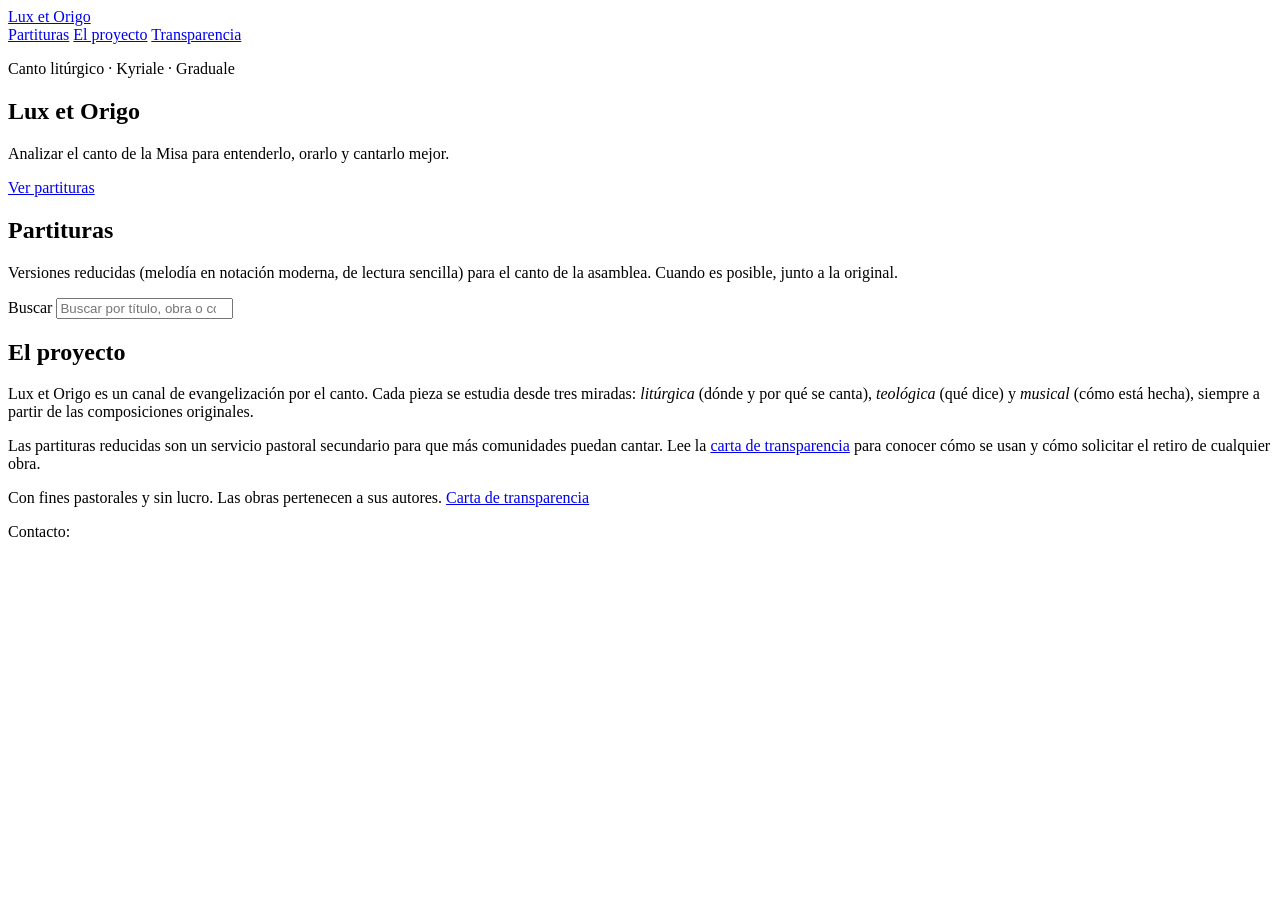
==== index.html @ 7e225352 "Add files via upload" ====
<!doctype html>
<html lang="es">
<head>
  <meta charset="utf-8">
  <meta name="viewport" content="width=device-width, initial-scale=1">
  <title>Lux et Origo · Canto litúrgico</title>
  <meta name="description" content="Análisis y partituras reducidas de canto litúrgico, con fines pastorales y sin lucro.">
  <link rel="preconnect" href="https://fonts.googleapis.com">
  <link rel="preconnect" href="https://fonts.gstatic.com" crossorigin>
  <link href="https://fonts.googleapis.com/css2?family=Cormorant+Garamond:ital,wght@0,400;0,600;1,400&family=Source+Sans+3:wght@400;600&display=swap" rel="stylesheet">
  <link rel="stylesheet" href="css/style.css">
</head>
<body>
  <header class="top">
    <a class="brand" href="index.html">Lux et Origo</a>
    <nav>
      <a href="#partituras">Partituras</a>
      <a href="#proyecto">El proyecto</a>
      <a href="transparencia.html">Transparencia</a>
    </nav>
  </header>

  <main>
    <section class="hero">
      <p class="eyebrow">Canto litúrgico · Kyriale · Graduale</p>
      <h1>Lux et Origo</h1>
      <p class="lead">Analizar el canto de la Misa para entenderlo, orarlo y cantarlo mejor.</p>
      <a class="btn" href="#partituras">Ver partituras</a>
    </section>

    <section id="partituras" class="wrap">
      <h2>Partituras</h2>
      <p class="muted">Versiones reducidas (melodía en notación moderna, de lectura sencilla) para el canto de la asamblea. Cuando es posible, junto a la original.</p>

      <div class="tools">
        <label class="sr-only" for="q">Buscar</label>
        <input id="q" type="search" placeholder="Buscar por título, obra o compositor…" autocomplete="off">
        <div id="chips" class="chips" role="group" aria-label="Filtrar por parte de la Misa"></div>
      </div>

      <p id="count" class="muted small" aria-live="polite"></p>
      <div id="grid" class="grid"></div>
    </section>

    <section id="proyecto" class="wrap narrow">
      <h2>El proyecto</h2>
      <p>Lux et Origo es un canal de evangelización por el canto. Cada pieza se estudia desde tres miradas: <em>litúrgica</em> (dónde y por qué se canta), <em>teológica</em> (qué dice) y <em>musical</em> (cómo está hecha), siempre a partir de las composiciones originales.</p>
      <p>Las partituras reducidas son un servicio pastoral secundario para que más comunidades puedan cantar. Lee la <a href="transparencia.html">carta de transparencia</a> para conocer cómo se usan y cómo solicitar el retiro de cualquier obra.</p>
      <ul id="social" class="social"></ul>
    </section>
  </main>

  <footer>
    <p>Con fines pastorales y sin lucro. Las obras pertenecen a sus autores. <a href="transparencia.html">Carta de transparencia</a></p>
    <p class="small muted">Contacto: <a id="mail" href="#"></a></p>
  </footer>

  <script src="js/config.js"></script>
  <script src="js/app.js"></script>
</body>
</html>
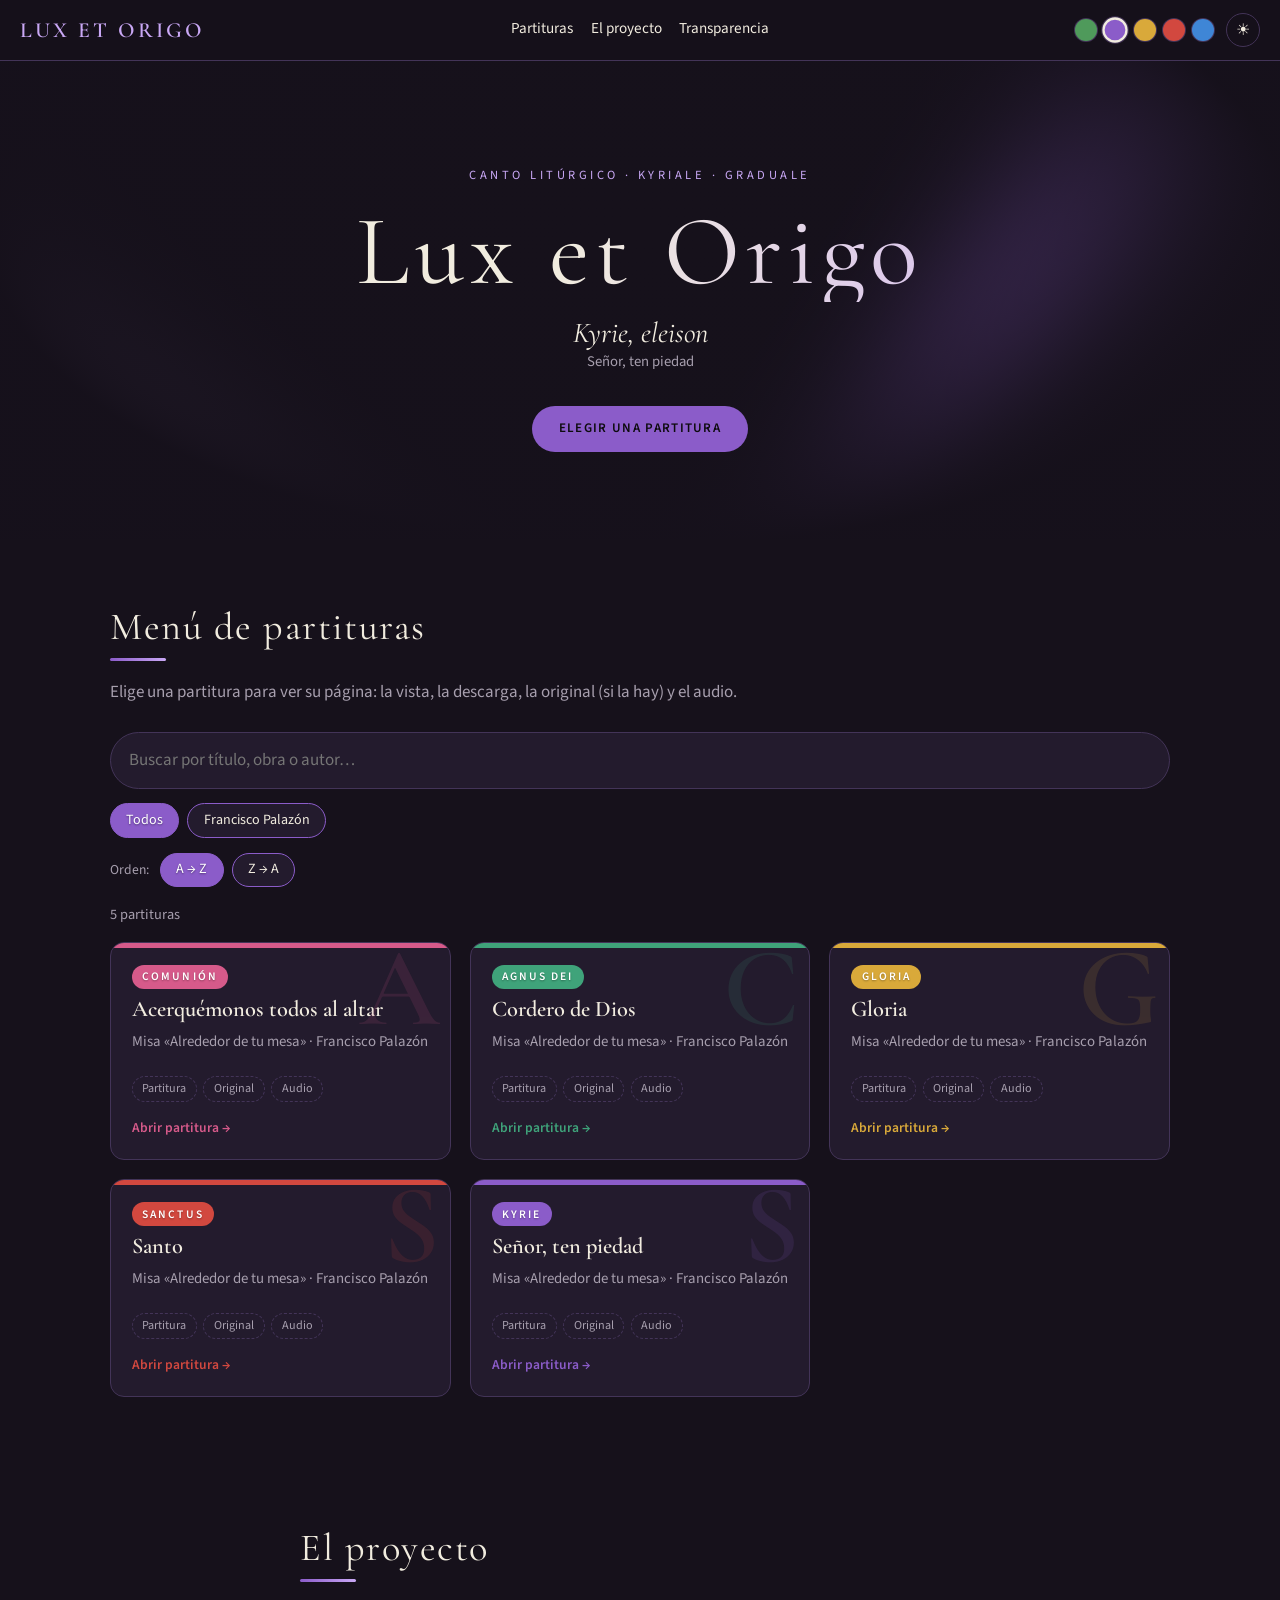
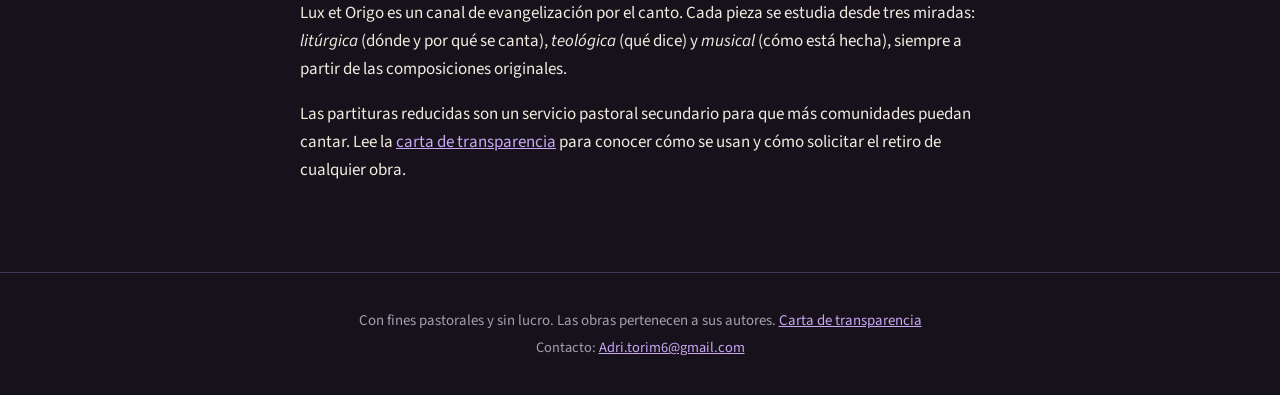
==== commit 98c0a803: "Menú de partituras con página por partitura, filtros por autor y orden A-Z, temas litúrgicos Co-Auth" ====
--- a/index.html
+++ b/index.html
@@ -1,5 +1,5 @@
 <!doctype html>
-<html lang="es">
+<html lang="es" data-modo="oscuro">
 <head>
   <meta charset="utf-8">
   <meta name="viewport" content="width=device-width, initial-scale=1">
@@ -14,28 +14,35 @@
   <header class="top">
     <a class="brand" href="index.html">Lux et Origo</a>
     <nav>
-      <a href="#partituras">Partituras</a>
-      <a href="#proyecto">El proyecto</a>
+      <a href="index.html#partituras">Partituras</a>
+      <a href="index.html#proyecto">El proyecto</a>
       <a href="transparencia.html">Transparencia</a>
     </nav>
+    <div class="ctrl" id="ctrl"></div>
   </header>
 
   <main>
     <section class="hero">
+      <div class="rays" aria-hidden="true"></div>
       <p class="eyebrow">Canto litúrgico · Kyriale · Graduale</p>
       <h1>Lux et Origo</h1>
-      <p class="lead">Analizar el canto de la Misa para entenderlo, orarlo y cantarlo mejor.</p>
-      <a class="btn" href="#partituras">Ver partituras</a>
+      <p class="frase" id="frase" aria-live="off"><span class="la">Kyrie, eleison</span><span class="es">Señor, ten piedad</span></p>
+      <a class="btn" href="#partituras">Elegir una partitura</a>
     </section>
 
     <section id="partituras" class="wrap">
-      <h2>Partituras</h2>
-      <p class="muted">Versiones reducidas (melodía en notación moderna, de lectura sencilla) para el canto de la asamblea. Cuando es posible, junto a la original.</p>
+      <h2>Menú de partituras</h2>
+      <p class="muted">Elige una partitura para ver su página: la vista, la descarga, la original (si la hay) y el audio.</p>
 
       <div class="tools">
         <label class="sr-only" for="q">Buscar</label>
-        <input id="q" type="search" placeholder="Buscar por título, obra o compositor…" autocomplete="off">
-        <div id="chips" class="chips" role="group" aria-label="Filtrar por parte de la Misa"></div>
+        <input id="q" type="search" placeholder="Buscar por título, obra o autor…" autocomplete="off">
+        <div id="autores" class="chips" role="group" aria-label="Filtrar por autor"></div>
+        <div class="orden" role="group" aria-label="Orden alfabético">
+          <span class="lbl">Orden:</span>
+          <button type="button" class="chip" id="azb" aria-pressed="true">A → Z</button>
+          <button type="button" class="chip" id="zab" aria-pressed="false">Z → A</button>
+        </div>
       </div>
 
       <p id="count" class="muted small" aria-live="polite"></p>
--- a/css/style.css
+++ b/css/style.css
@@ -0,0 +1,164 @@
+/* ===== Temas (tiempo litúrgico) y modo claro/oscuro ===== */
+:root{
+  --acc:#4f9a5b; --acc2:#9be0a3;
+  --serif:"Cormorant Garamond",Georgia,"Times New Roman",serif;
+  --sans:"Source Sans 3",system-ui,-apple-system,"Segoe UI",sans-serif;
+}
+html[data-tema="ordinario"]{--acc:#4f9a5b;--acc2:#9be0a3}
+html[data-tema="morado"]   {--acc:#8b5cc9;--acc2:#c9a8f5}
+html[data-tema="dorado"]   {--acc:#d9a93a;--acc2:#ffe08a}
+html[data-tema="rojo"]     {--acc:#d2483f;--acc2:#ff9a8f}
+html[data-tema="azul"]     {--acc:#3f86d6;--acc2:#9cc8ff}
+
+html{
+  --bg:color-mix(in srgb,var(--acc) 7%,#0d0b0e);
+  --bg2:color-mix(in srgb,var(--acc) 11%,#16131a);
+  --line:color-mix(in srgb,var(--acc) 26%,#2a2630);
+  --text:#f1ecdf; --muted:#a79fae; --on-acc:#0d0b0e;
+  color-scheme:dark;
+}
+html[data-modo="claro"]{
+  --bg:color-mix(in srgb,var(--acc) 6%,#fbf7ee);
+  --bg2:#ffffff;
+  --line:color-mix(in srgb,var(--acc) 30%,#e6dfd0);
+  --text:#1f1a22; --muted:#6a6172; --on-acc:#ffffff;
+  --acc2:color-mix(in srgb,var(--acc) 85%,#000);
+  color-scheme:light;
+}
+
+*{box-sizing:border-box}
+html{scroll-behavior:smooth}
+body{margin:0;background:var(--bg);color:var(--text);font:17px/1.65 var(--sans);transition:background .5s,color .3s}
+a{color:var(--acc2)} a:hover{color:var(--text)}
+:focus-visible{outline:2px solid var(--acc);outline-offset:3px}
+.sr-only{position:absolute;width:1px;height:1px;overflow:hidden;clip:rect(0 0 0 0)}
+.muted{color:var(--muted)} .small{font-size:.9rem}
+
+/* ===== Encabezado ===== */
+.top{display:flex;justify-content:space-between;align-items:center;gap:.8rem 1.4rem;flex-wrap:wrap;
+  padding:.8rem 1.25rem;border-bottom:1px solid var(--line);position:sticky;top:0;z-index:20;
+  background:color-mix(in srgb,var(--bg) 88%,transparent);backdrop-filter:blur(10px)}
+.brand{font:600 1.35rem var(--serif);letter-spacing:.14em;text-transform:uppercase;color:var(--acc2);text-decoration:none}
+.top nav{display:flex;gap:1.1rem;flex-wrap:wrap}
+.top nav a{color:var(--text);text-decoration:none;font-size:.95rem;padding:.2rem 0;border-bottom:2px solid transparent}
+.top nav a:hover,.top nav a[aria-current]{border-color:var(--acc)}
+.ctrl{display:flex;align-items:center;gap:.45rem}
+.sw{width:22px;height:22px;border-radius:50%;border:2px solid transparent;cursor:pointer;padding:0;
+  box-shadow:0 0 0 1px var(--line);transition:transform .2s}
+.sw:hover{transform:scale(1.2)}
+.sw[aria-pressed="true"]{border-color:var(--text);transform:scale(1.15)}
+.sw[data-t="ordinario"]{background:#4f9a5b}.sw[data-t="morado"]{background:#8b5cc9}
+.sw[data-t="dorado"]{background:#d9a93a}.sw[data-t="rojo"]{background:#d2483f}.sw[data-t="azul"]{background:#3f86d6}
+.modo{background:none;border:1px solid var(--line);color:var(--text);width:34px;height:34px;border-radius:50%;cursor:pointer;font-size:1rem;margin-left:.3rem}
+.modo:hover{border-color:var(--acc)}
+
+/* ===== Portada ===== */
+.hero{position:relative;overflow:hidden;text-align:center;padding:6.5rem 1.25rem 5.5rem;isolation:isolate}
+.rays{position:absolute;left:50%;top:-60%;width:160vmax;height:160vmax;translate:-50% 0;z-index:-1;opacity:.85;
+  background:conic-gradient(from 0deg,transparent 0 8%,var(--acc) 10%,transparent 14% 30%,var(--acc2) 33%,transparent 37% 55%,var(--acc) 58%,transparent 62% 80%,var(--acc2) 83%,transparent 87%);
+  filter:blur(60px);animation:giro 80s linear infinite}
+.hero::after{content:"";position:absolute;inset:0;z-index:-1;background:radial-gradient(ellipse at 50% 35%,transparent 0,var(--bg) 72%)}
+@keyframes giro{to{rotate:360deg}}
+.eyebrow{letter-spacing:.28em;text-transform:uppercase;font-size:.78rem;color:var(--acc2);margin:0 0 1rem}
+.hero h1{font:400 clamp(3rem,10vw,6.2rem)/1.02 var(--serif);letter-spacing:.06em;margin:0 0 .8rem;
+  background:linear-gradient(100deg,var(--text) 20%,var(--acc2) 45%,var(--text) 70%);background-size:220% 100%;
+  -webkit-background-clip:text;background-clip:text;color:transparent;animation:brillo 9s ease-in-out infinite alternate}
+@keyframes brillo{to{background-position:100% 0}}
+.frase{min-height:3.6rem;margin:0 auto 2rem;max-width:32rem}
+.frase .la{font:italic 400 clamp(1.3rem,3.4vw,1.8rem) var(--serif);display:block;transition:opacity .6s}
+.frase .es{font-size:.92rem;color:var(--muted);display:block;transition:opacity .6s}
+.frase.fade .la,.frase.fade .es{opacity:0}
+.btn{display:inline-block;background:var(--acc);color:var(--on-acc);padding:.75rem 1.7rem;border-radius:999px;text-decoration:none;
+  letter-spacing:.1em;text-transform:uppercase;font-size:.82rem;font-weight:600;transition:transform .2s,box-shadow .2s}
+.btn:hover{transform:translateY(-2px);color:var(--on-acc);box-shadow:0 8px 28px -6px var(--acc)}
+
+/* ===== Secciones ===== */
+.wrap{max-width:1100px;margin:0 auto;padding:4rem 1.25rem}
+.narrow{max-width:720px}
+h2{font:400 2.4rem var(--serif);letter-spacing:.04em;margin:0 0 .5rem}
+h2::after{content:"";display:block;width:56px;height:3px;border-radius:3px;background:linear-gradient(90deg,var(--acc),var(--acc2));margin-top:.5rem}
+h3{font:600 1.4rem/1.2 var(--serif);margin:0}
+
+.tools{margin:1.6rem 0 1rem}
+#q{width:100%;padding:.85rem 1.1rem;background:var(--bg2);border:1px solid var(--line);color:var(--text);font:inherit;border-radius:999px}
+#q:focus{border-color:var(--acc);outline:none;box-shadow:0 0 0 3px color-mix(in srgb,var(--acc) 30%,transparent)}
+.chips{display:flex;flex-wrap:wrap;gap:.5rem;margin-top:.9rem}
+.chip{background:var(--bg2);border:1px solid var(--c,var(--line));color:var(--text);padding:.3rem .95rem;border-radius:999px;font:inherit;font-size:.88rem;cursor:pointer;transition:transform .15s,background .2s}
+.chip:hover{transform:translateY(-2px)}
+.chip[aria-pressed="true"]{background:var(--c,var(--acc));border-color:var(--c,var(--acc));color:#fff;text-shadow:0 1px 2px #0006}
+
+/* ===== Tarjetas ===== */
+.grid{display:grid;grid-template-columns:repeat(auto-fill,minmax(290px,1fr));gap:1.2rem}
+.card{--pc:var(--acc);position:relative;overflow:hidden;background:var(--bg2);border:1px solid var(--line);border-radius:14px;
+  padding:1.4rem 1.3rem 1.2rem;display:flex;flex-direction:column;gap:.45rem;
+  opacity:0;transform:translateY(18px);transition:opacity .6s,transform .6s,box-shadow .25s,border-color .25s}
+.card.in{opacity:1;transform:none}
+.card:hover{transform:translateY(-5px);border-color:var(--pc);box-shadow:0 14px 34px -14px var(--pc)}
+.card::before{content:"";position:absolute;left:0;right:0;top:0;height:5px;background:var(--pc)}
+.card .ini{position:absolute;right:.6rem;top:-.6rem;font:600 7rem/1 var(--serif);color:var(--pc);opacity:.13;pointer-events:none;user-select:none}
+.card .tag{align-self:flex-start;font-size:.72rem;letter-spacing:.18em;text-transform:uppercase;font-weight:600;color:#fff;background:var(--pc);padding:.15rem .65rem;border-radius:999px;text-shadow:0 1px 2px #0005}
+.card .who{color:var(--muted);font-size:.93rem;margin:0}
+.card .nota{font-size:.93rem;margin:.2rem 0 0}
+.actions{display:flex;flex-wrap:wrap;gap:.55rem;margin-top:auto;padding-top:.9rem}
+a.card{text-decoration:none;color:var(--text);cursor:pointer}
+.badges{display:flex;flex-wrap:wrap;gap:.4rem;margin-top:auto;padding-top:.9rem}
+.badge{font-size:.76rem;padding:.12rem .6rem;border-radius:999px;border:1px solid var(--pc);color:var(--text)}
+.badge.no{border-style:dashed;border-color:var(--line);color:var(--muted)}
+.go{font-size:.85rem;font-weight:600;color:var(--pc);margin-top:.5rem}
+.card:hover .go{text-decoration:underline}
+.orden{display:flex;gap:.5rem;align-items:center;flex-wrap:wrap;margin-top:.9rem}
+.orden .lbl{font-size:.85rem;color:var(--muted);margin-right:.2rem}
+.tools .chip{--c:var(--acc)}
+.actions a,.actions button,.actions span{font:inherit;font-size:.85rem;padding:.38rem .95rem;border-radius:999px;border:1px solid var(--line);background:none;color:var(--text);text-decoration:none;cursor:pointer}
+.actions .ver{background:var(--pc);border-color:var(--pc);color:#fff;font-weight:600;text-shadow:0 1px 2px #0005}
+.actions .ver:hover{filter:brightness(1.12)}
+.actions a:hover{border-color:var(--pc)}
+.actions .off{color:var(--muted);border-style:dashed;cursor:default}
+.empty{grid-column:1/-1;color:var(--muted);text-align:center;padding:2rem}
+
+.social{list-style:none;padding:0;display:flex;gap:.8rem;flex-wrap:wrap;margin:1.5rem 0 0}
+.social a{display:inline-block;padding:.35rem 1rem;border-radius:999px;border:1px solid var(--acc);text-decoration:none}
+.social a:hover{background:var(--acc);color:var(--on-acc)}
+
+footer{border-top:1px solid var(--line);text-align:center;padding:2rem 1.25rem;color:var(--muted);font-size:.93rem}
+footer p{margin:.2rem 0}
+
+/* ===== Carta de transparencia ===== */
+.carta{max-width:720px;margin:0 auto;padding:3.5rem 1.25rem 4rem}
+.encomienda{font:italic 400 1.3rem/1.6 var(--serif);text-align:center;color:var(--acc2);border-bottom:1px solid var(--line);padding-bottom:1.5rem;margin-bottom:2rem}
+.carta h1{font:400 2.5rem var(--serif);text-align:center;margin:0 0 1.5rem}
+.reglas{counter-reset:r;list-style:none;padding:0;margin:1.5rem 0}
+.reglas li{counter-increment:r;padding:1rem 0 1rem 3.2rem;border-top:1px solid var(--line);position:relative}
+.reglas li::before{content:counter(r,upper-roman);position:absolute;left:0;top:.9rem;font:600 1.1rem var(--serif);color:var(--on-acc);background:var(--acc);width:2.3rem;height:2.3rem;border-radius:50%;display:grid;place-items:center}
+.reglas strong{font-family:var(--serif);font-size:1.2rem}
+blockquote{margin:1.5rem 0;padding:.4rem 1.2rem;border-left:3px solid var(--acc);font:italic 1.25rem/1.5 var(--serif);background:color-mix(in srgb,var(--acc) 8%,transparent);border-radius:0 10px 10px 0}
+blockquote cite{display:block;font:normal .85rem var(--sans);color:var(--muted);margin-top:.3rem}
+
+@media (max-width:560px){.top{justify-content:center}.wrap{padding:3rem 1rem}}
+@media (prefers-reduced-motion:reduce){
+  html{scroll-behavior:auto}*{transition:none!important}
+  .rays,.hero h1{animation:none}.card{opacity:1;transform:none}
+}
+
+/* ===== Página de partitura ===== */
+.det{max-width:980px;margin:0 auto;padding:2.5rem 1.25rem 4rem;--pc:var(--acc)}
+.volver{display:inline-block;margin-bottom:1.5rem;text-decoration:none;font-size:.95rem}
+.det .tag{display:inline-block;font-size:.74rem;letter-spacing:.18em;text-transform:uppercase;font-weight:600;color:#fff;background:var(--pc);padding:.18rem .75rem;border-radius:999px;text-shadow:0 1px 2px #0005}
+.det h1{font:400 clamp(2.2rem,6vw,3.6rem)/1.1 var(--serif);margin:.7rem 0 .3rem}
+.det .who{color:var(--muted);margin:0 0 .6rem}
+.det .nota{max-width:60ch}
+.botones{display:flex;flex-wrap:wrap;gap:.7rem;margin:1.5rem 0}
+.bt{display:inline-flex;align-items:center;gap:.5rem;padding:.7rem 1.3rem;border-radius:999px;border:1px solid var(--pc);color:var(--text);text-decoration:none;font-weight:600;font-size:.92rem;transition:transform .2s,box-shadow .2s}
+.bt:hover{transform:translateY(-2px);box-shadow:0 8px 24px -8px var(--pc);color:var(--text)}
+.bt.p{background:var(--pc);color:#fff;text-shadow:0 1px 2px #0005}
+.bt.p:hover{color:#fff}
+.bt.no{border-style:dashed;border-color:var(--line);color:var(--muted);cursor:default;font-weight:400}
+.bt.no:hover{transform:none;box-shadow:none;color:var(--muted)}
+.vtabs{display:flex;gap:.5rem;margin:1.8rem 0 .8rem}
+.vtabs button{font:inherit;font-size:.9rem;padding:.35rem 1.1rem;border-radius:999px;border:1px solid var(--pc);background:none;color:var(--text);cursor:pointer}
+.vtabs button[aria-pressed="true"]{background:var(--pc);color:#fff;text-shadow:0 1px 2px #0005}
+.marco{width:100%;height:min(85vh,900px);min-height:460px;border:1px solid var(--line);border-radius:12px;background:#fff}
+.pendiente{padding:2.5rem 1rem;text-align:center;color:var(--muted);border:1px dashed var(--line);border-radius:12px}
+.yt{position:relative;aspect-ratio:16/9;margin-top:1rem;border-radius:12px;overflow:hidden;border:1px solid var(--line)}
+.yt iframe{position:absolute;inset:0;width:100%;height:100%;border:0}
+.det h2{margin-top:2.5rem;font-size:1.8rem}
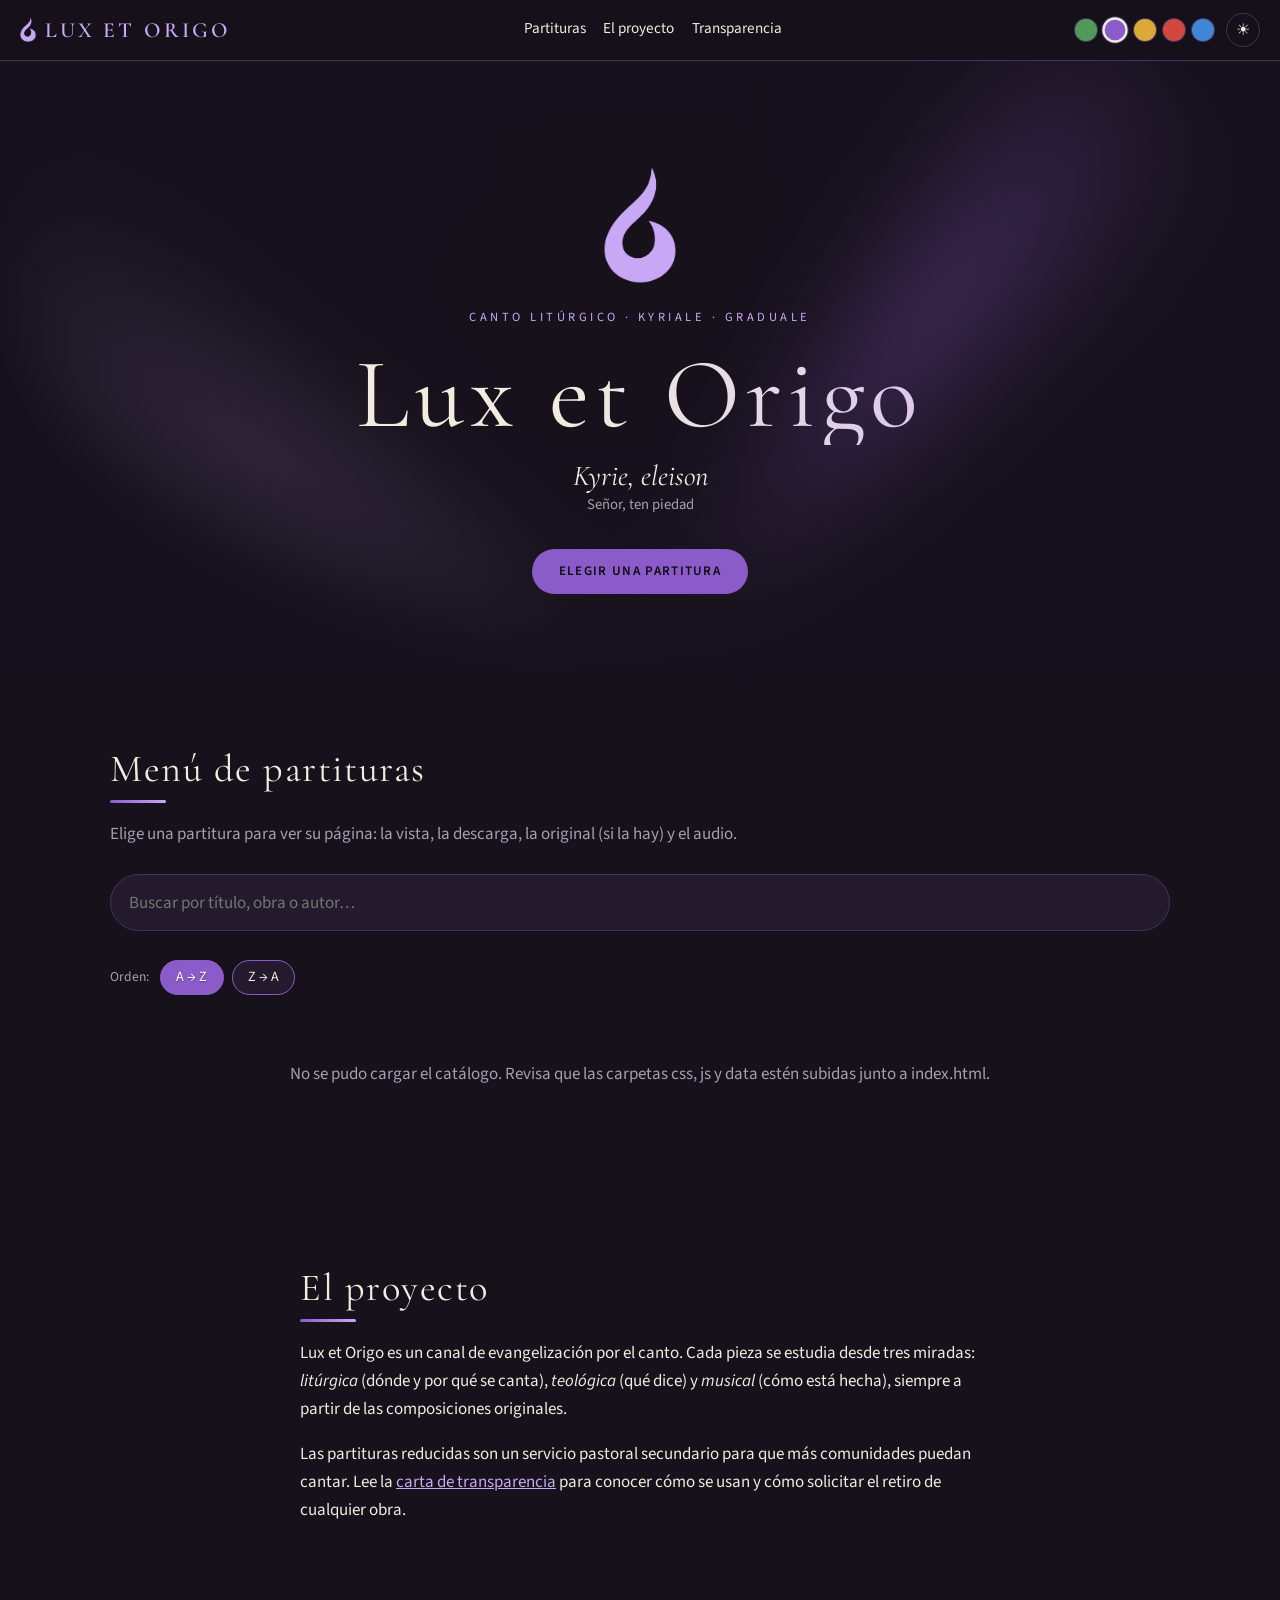
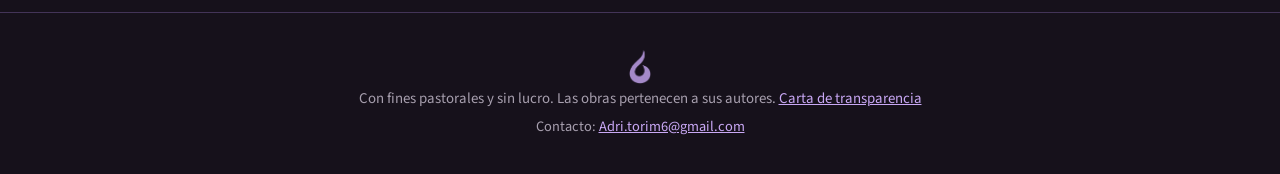
==== commit 2230cdb9: "Nueva regla y aviso de transparencia, logo de Lux et Origo y catálogo vacío Co-Authored-By: Claude S" ====
--- a/index.html
+++ b/index.html
@@ -5,6 +5,8 @@
   <meta name="viewport" content="width=device-width, initial-scale=1">
   <title>Lux et Origo · Canto litúrgico</title>
   <meta name="description" content="Análisis y partituras reducidas de canto litúrgico, con fines pastorales y sin lucro.">
+    <link rel="icon" type="image/png" href="img/favicon.png">
+  <link rel="apple-touch-icon" href="img/apple-touch-icon.png">
   <link rel="preconnect" href="https://fonts.googleapis.com">
   <link rel="preconnect" href="https://fonts.gstatic.com" crossorigin>
   <link href="https://fonts.googleapis.com/css2?family=Cormorant+Garamond:ital,wght@0,400;0,600;1,400&family=Source+Sans+3:wght@400;600&display=swap" rel="stylesheet">
@@ -12,7 +14,7 @@
 </head>
 <body>
   <header class="top">
-    <a class="brand" href="index.html">Lux et Origo</a>
+    <a class="brand" href="index.html"><span class="mk" aria-hidden="true"></span>Lux et Origo</a>
     <nav>
       <a href="index.html#partituras">Partituras</a>
       <a href="index.html#proyecto">El proyecto</a>
@@ -24,6 +26,7 @@
   <main>
     <section class="hero">
       <div class="rays" aria-hidden="true"></div>
+      <span class="mk hero-mk" aria-hidden="true"></span>
       <p class="eyebrow">Canto litúrgico · Kyriale · Graduale</p>
       <h1>Lux et Origo</h1>
       <p class="frase" id="frase" aria-live="off"><span class="la">Kyrie, eleison</span><span class="es">Señor, ten piedad</span></p>
@@ -58,6 +61,7 @@
   </main>
 
   <footer>
+    <p><span class="mk foot-mk" aria-hidden="true"></span></p>
     <p>Con fines pastorales y sin lucro. Las obras pertenecen a sus autores. <a href="transparencia.html">Carta de transparencia</a></p>
     <p class="small muted">Contacto: <a id="mail" href="#"></a></p>
   </footer>
--- a/css/style.css
+++ b/css/style.css
@@ -162,3 +162,31 @@
 .yt{position:relative;aspect-ratio:16/9;margin-top:1rem;border-radius:12px;overflow:hidden;border:1px solid var(--line)}
 .yt iframe{position:absolute;inset:0;width:100%;height:100%;border:0}
 .det h2{margin-top:2.5rem;font-size:1.8rem}
+
+/* ===== Logo (marca tintada con el color del tema) ===== */
+.mk{--h:1.55rem;display:inline-block;height:var(--h);width:calc(var(--h)*.636);background:currentColor;vertical-align:middle;margin-right:.6rem;
+  -webkit-mask:url(../img/logo-marca.png) center/contain no-repeat;mask:url(../img/logo-marca.png) center/contain no-repeat}
+.brand{display:inline-flex;align-items:center}
+.hero-mk{--h:clamp(5rem,14vw,7.5rem);display:block;margin:0 auto 1.4rem;color:var(--acc2);
+  filter:drop-shadow(0 0 22px color-mix(in srgb,var(--acc) 65%,transparent));animation:flota 6s ease-in-out infinite}
+@keyframes flota{50%{transform:translateY(-8px)}}
+.foot-mk{--h:2.2rem;margin:0;color:var(--acc2);opacity:.8}
+@media (prefers-reduced-motion:reduce){.hero-mk{animation:none}}
+
+/* ===== Menú vacío ===== */
+.vacio{grid-column:1/-1;text-align:center;padding:3.5rem 1rem;border:1px dashed var(--line);border-radius:14px;color:var(--muted)}
+.vacio .mk{--h:3.2rem;display:block;margin:0 auto 1rem;color:var(--acc2);opacity:.85}
+.vacio strong{display:block;font:italic 400 1.5rem var(--serif);color:var(--text);margin-bottom:.3rem}
+
+/* ===== Carta: encabezado y pie ===== */
+.carta .firma{text-align:center;color:var(--muted);margin:-.8rem 0 2rem}
+.carta h2{font-size:1.7rem;text-align:center;margin:2.5rem 0 1rem}
+.carta h2::after{margin-left:auto;margin-right:auto}
+.carta .proemio p{margin:0 0 1rem}
+.carta .lat{font-style:italic}
+.carta .datos{display:grid;grid-template-columns:max-content 1fr;gap:.4rem 1.4rem;margin:2.5rem 0 1.5rem;padding:1.2rem 1.4rem;border:1px solid var(--line);border-radius:12px;background:var(--bg2)}
+.carta .datos dt{color:var(--muted)} .carta .datos dd{margin:0;font-weight:600}
+.carta .pdf{display:inline-block;margin:.5rem 0 0}
+.carta .encomienda.fin{border-bottom:0;border-top:1px solid var(--line);padding:1.5rem 0 0;margin:2rem 0 0}
+@media (max-width:560px){.carta .datos{grid-template-columns:1fr}.carta .datos dd{margin-bottom:.5rem}}
+.reglas li::before{font-size:.85rem;letter-spacing:-.02em}
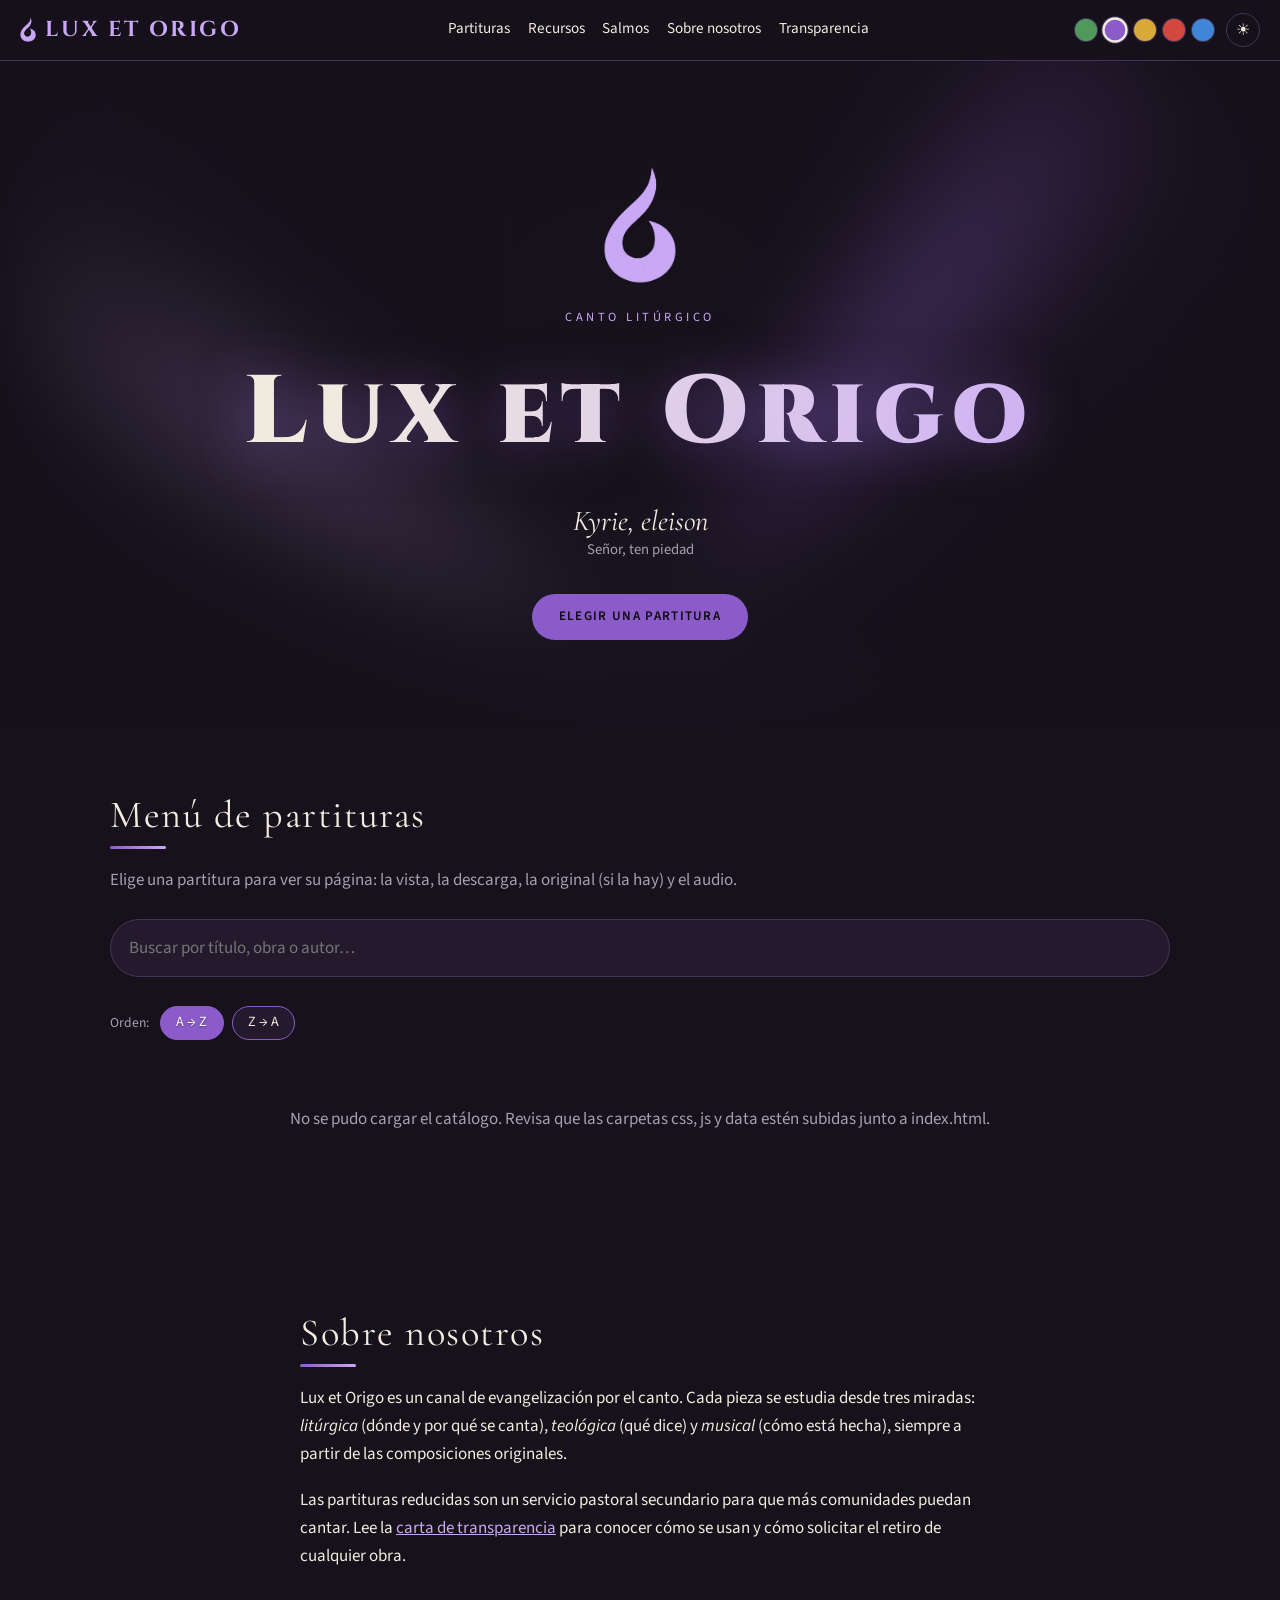
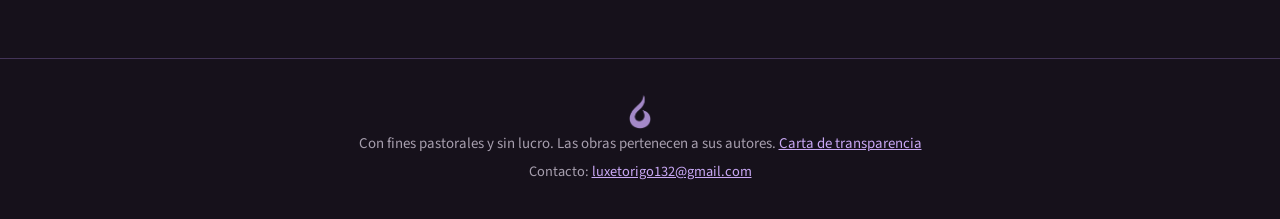
==== commit ac7477e1: "Secciones Recursos y Salmos, Sobre nosotros, título en Cinzel sin recorte y correo del pie Co-Author" ====
--- a/index.html
+++ b/index.html
@@ -9,7 +9,7 @@
   <link rel="apple-touch-icon" href="img/apple-touch-icon.png">
   <link rel="preconnect" href="https://fonts.googleapis.com">
   <link rel="preconnect" href="https://fonts.gstatic.com" crossorigin>
-  <link href="https://fonts.googleapis.com/css2?family=Cormorant+Garamond:ital,wght@0,400;0,600;1,400&family=Source+Sans+3:wght@400;600&display=swap" rel="stylesheet">
+  <link href="https://fonts.googleapis.com/css2?family=Cinzel:wght@500;700;900&family=Cormorant+Garamond:ital,wght@0,400;0,600;1,400&family=Source+Sans+3:wght@400;600&display=swap" rel="stylesheet">
   <link rel="stylesheet" href="css/style.css">
 </head>
 <body>
@@ -17,7 +17,9 @@
     <a class="brand" href="index.html"><span class="mk" aria-hidden="true"></span>Lux et Origo</a>
     <nav>
       <a href="index.html#partituras">Partituras</a>
-      <a href="index.html#proyecto">El proyecto</a>
+      <a href="recursos.html">Recursos</a>
+      <a href="salmos.html">Salmos</a>
+      <a href="index.html#nosotros">Sobre nosotros</a>
       <a href="transparencia.html">Transparencia</a>
     </nav>
     <div class="ctrl" id="ctrl"></div>
@@ -27,7 +29,7 @@
     <section class="hero">
       <div class="rays" aria-hidden="true"></div>
       <span class="mk hero-mk" aria-hidden="true"></span>
-      <p class="eyebrow">Canto litúrgico · Kyriale · Graduale</p>
+      <p class="eyebrow">Canto litúrgico</p>
       <h1>Lux et Origo</h1>
       <p class="frase" id="frase" aria-live="off"><span class="la">Kyrie, eleison</span><span class="es">Señor, ten piedad</span></p>
       <a class="btn" href="#partituras">Elegir una partitura</a>
@@ -52,8 +54,8 @@
       <div id="grid" class="grid"></div>
     </section>
 
-    <section id="proyecto" class="wrap narrow">
-      <h2>El proyecto</h2>
+    <section id="nosotros" class="wrap narrow">
+      <h2>Sobre nosotros</h2>
       <p>Lux et Origo es un canal de evangelización por el canto. Cada pieza se estudia desde tres miradas: <em>litúrgica</em> (dónde y por qué se canta), <em>teológica</em> (qué dice) y <em>musical</em> (cómo está hecha), siempre a partir de las composiciones originales.</p>
       <p>Las partituras reducidas son un servicio pastoral secundario para que más comunidades puedan cantar. Lee la <a href="transparencia.html">carta de transparencia</a> para conocer cómo se usan y cómo solicitar el retiro de cualquier obra.</p>
       <ul id="social" class="social"></ul>
--- a/css/style.css
+++ b/css/style.css
@@ -60,9 +60,6 @@
 .hero::after{content:"";position:absolute;inset:0;z-index:-1;background:radial-gradient(ellipse at 50% 35%,transparent 0,var(--bg) 72%)}
 @keyframes giro{to{rotate:360deg}}
 .eyebrow{letter-spacing:.28em;text-transform:uppercase;font-size:.78rem;color:var(--acc2);margin:0 0 1rem}
-.hero h1{font:400 clamp(3rem,10vw,6.2rem)/1.02 var(--serif);letter-spacing:.06em;margin:0 0 .8rem;
-  background:linear-gradient(100deg,var(--text) 20%,var(--acc2) 45%,var(--text) 70%);background-size:220% 100%;
-  -webkit-background-clip:text;background-clip:text;color:transparent;animation:brillo 9s ease-in-out infinite alternate}
 @keyframes brillo{to{background-position:100% 0}}
 .frase{min-height:3.6rem;margin:0 auto 2rem;max-width:32rem}
 .frase .la{font:italic 400 clamp(1.3rem,3.4vw,1.8rem) var(--serif);display:block;transition:opacity .6s}
@@ -190,3 +187,11 @@
 .carta .encomienda.fin{border-bottom:0;border-top:1px solid var(--line);padding:1.5rem 0 0;margin:2rem 0 0}
 @media (max-width:560px){.carta .datos{grid-template-columns:1fr}.carta .datos dd{margin-bottom:.5rem}}
 .reglas li::before{font-size:.85rem;letter-spacing:-.02em}
+
+/* ===== Título de portada (Cinzel, sin recorte de letras) ===== */
+.hero h1{font:900 clamp(1.9rem,7.6vw,6rem)/1.3 "Cinzel",var(--serif);letter-spacing:.09em;margin:0 0 .6rem;padding:.08em .1em .18em;
+  background:linear-gradient(100deg,var(--text) 10%,var(--acc2) 38%,var(--acc) 52%,var(--acc2) 66%,var(--text) 90%);background-size:240% 100%;
+  -webkit-background-clip:text;background-clip:text;color:transparent;filter:drop-shadow(0 4px 26px color-mix(in srgb,var(--acc) 55%,transparent));
+  animation:brillo 8s ease-in-out infinite alternate}
+.brand{font-family:"Cinzel",var(--serif);font-weight:700;letter-spacing:.12em}
+.top nav{gap:.9rem 1.1rem}
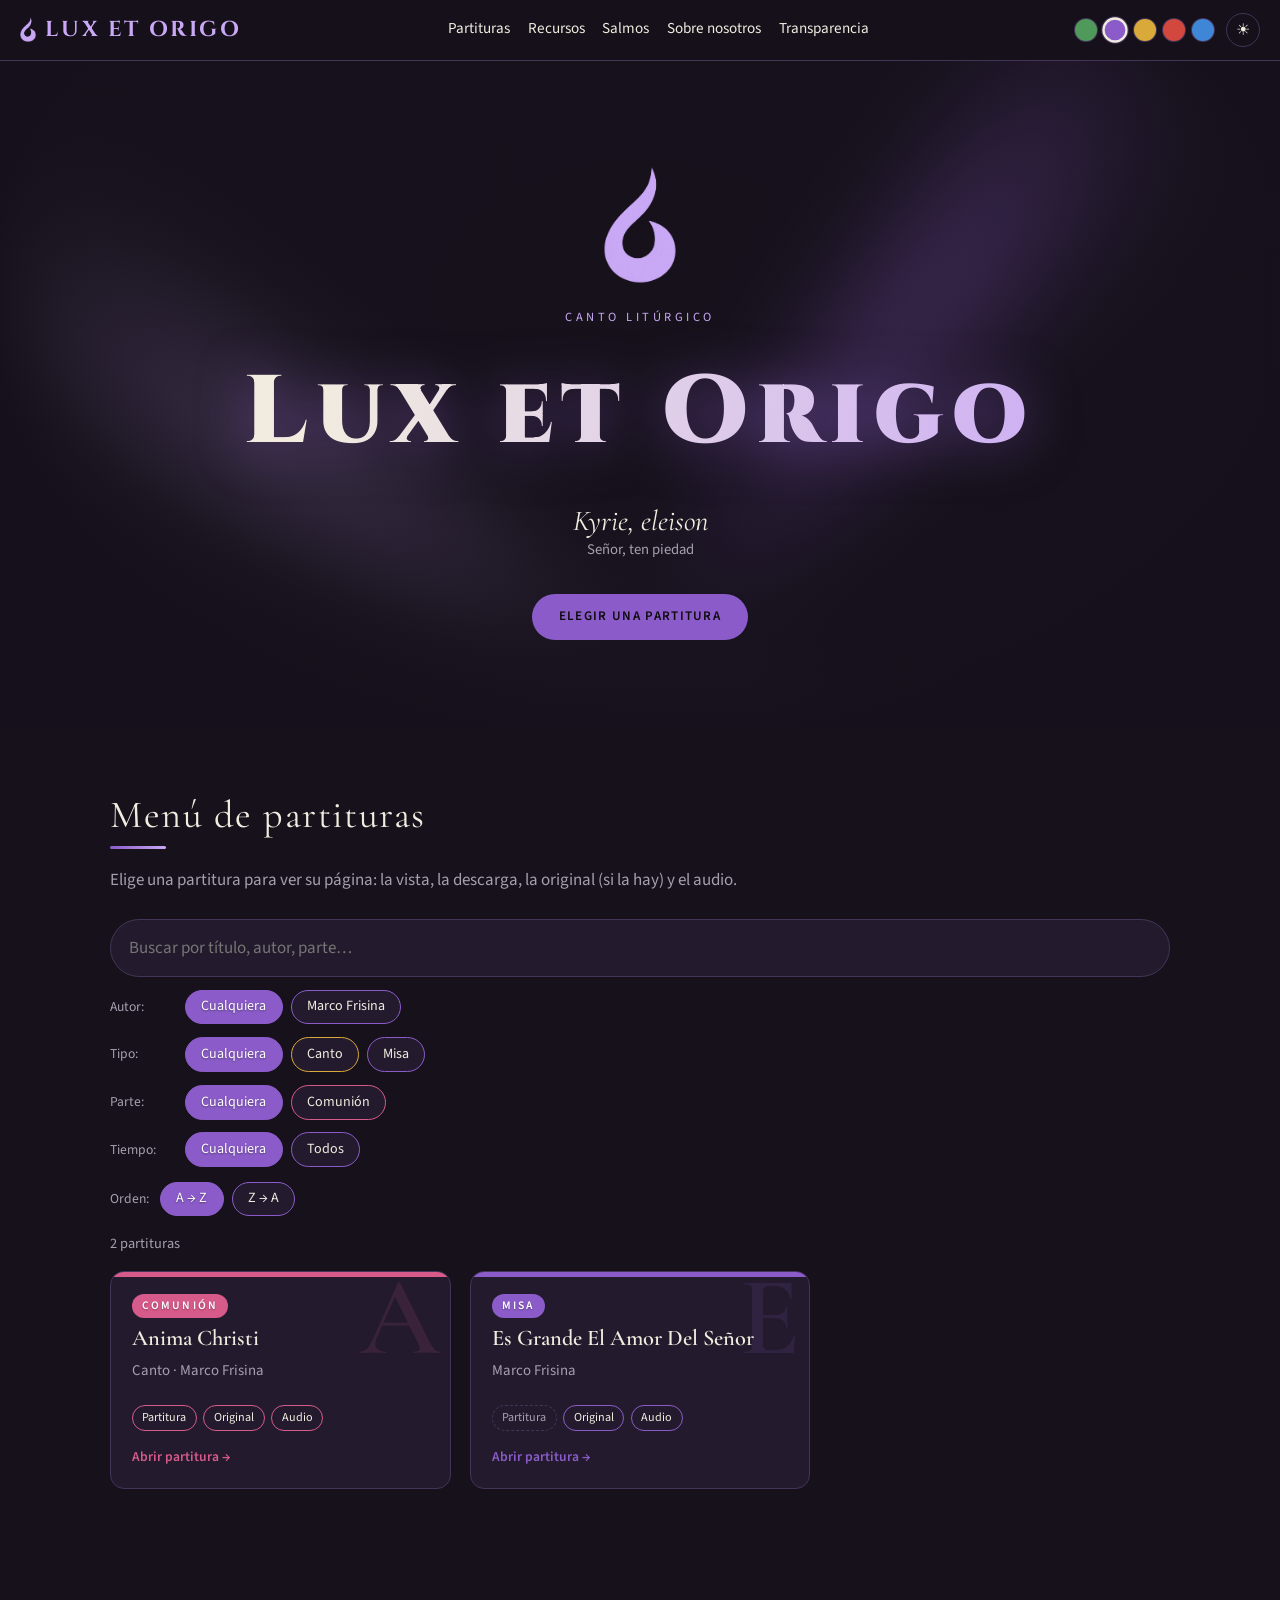
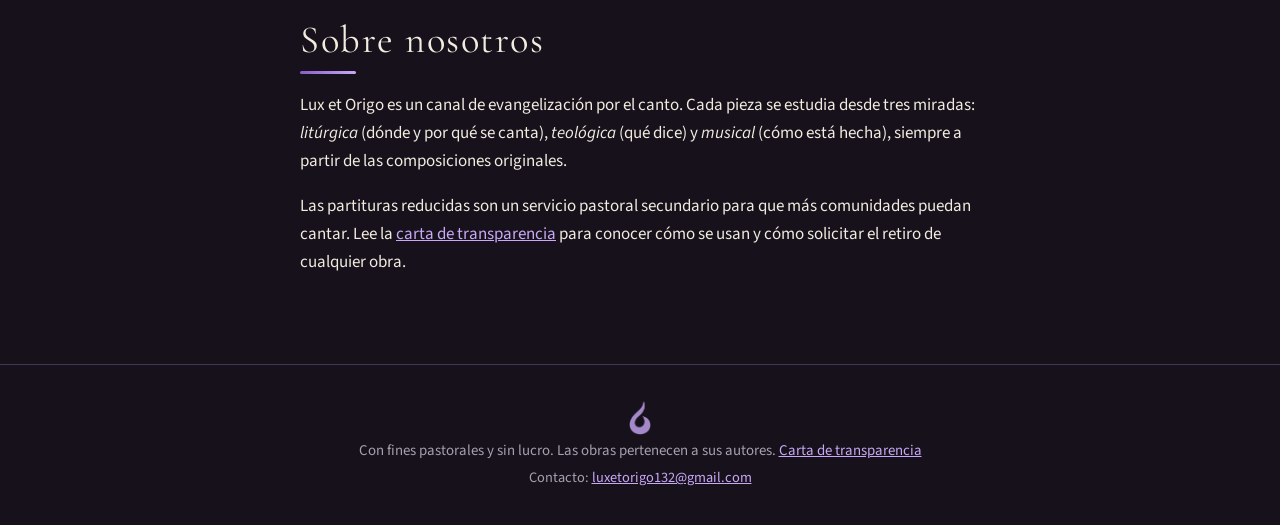
==== commit 105ce898: "Carga desde el Excel nuevo: filtros por autor/tipo/parte/tiempo, reglas de campos vacíos y datos de " ====
--- a/index.html
+++ b/index.html
@@ -41,8 +41,8 @@
 
       <div class="tools">
         <label class="sr-only" for="q">Buscar</label>
-        <input id="q" type="search" placeholder="Buscar por título, obra o autor…" autocomplete="off">
-        <div id="autores" class="chips" role="group" aria-label="Filtrar por autor"></div>
+        <input id="q" type="search" placeholder="Buscar por título, autor, parte…" autocomplete="off">
+        <div id="filtros" class="filtros"></div>
         <div class="orden" role="group" aria-label="Orden alfabético">
           <span class="lbl">Orden:</span>
           <button type="button" class="chip" id="azb" aria-pressed="true">A → Z</button>
--- a/css/style.css
+++ b/css/style.css
@@ -195,3 +195,17 @@
   animation:brillo 8s ease-in-out infinite alternate}
 .brand{font-family:"Cinzel",var(--serif);font-weight:700;letter-spacing:.12em}
 .top nav{gap:.9rem 1.1rem}
+
+/* Botón volver en su propia línea */
+.volver{display:block;width:fit-content;margin-bottom:1.6rem}
+.det .cond{margin:.4rem 0 0;font-size:.92rem;color:var(--muted)}
+.det .cond strong{color:var(--text)}
+
+/* ===== Filtros ===== */
+.fil{display:flex;flex-wrap:wrap;align-items:center;gap:.5rem;margin-top:.8rem}
+.fil .lbl{font-size:.85rem;color:var(--muted);min-width:4.2rem}
+.fil select{font:inherit;font-size:.9rem;padding:.35rem .9rem;border-radius:999px;background:var(--bg2);color:var(--text);border:1px solid var(--line);max-width:100%}
+.fil select:focus{border-color:var(--acc);outline:none}
+.det .nota{margin:.8rem 0 0}
+.bt.no{cursor:default}
+.actions .off{font-size:.8rem}
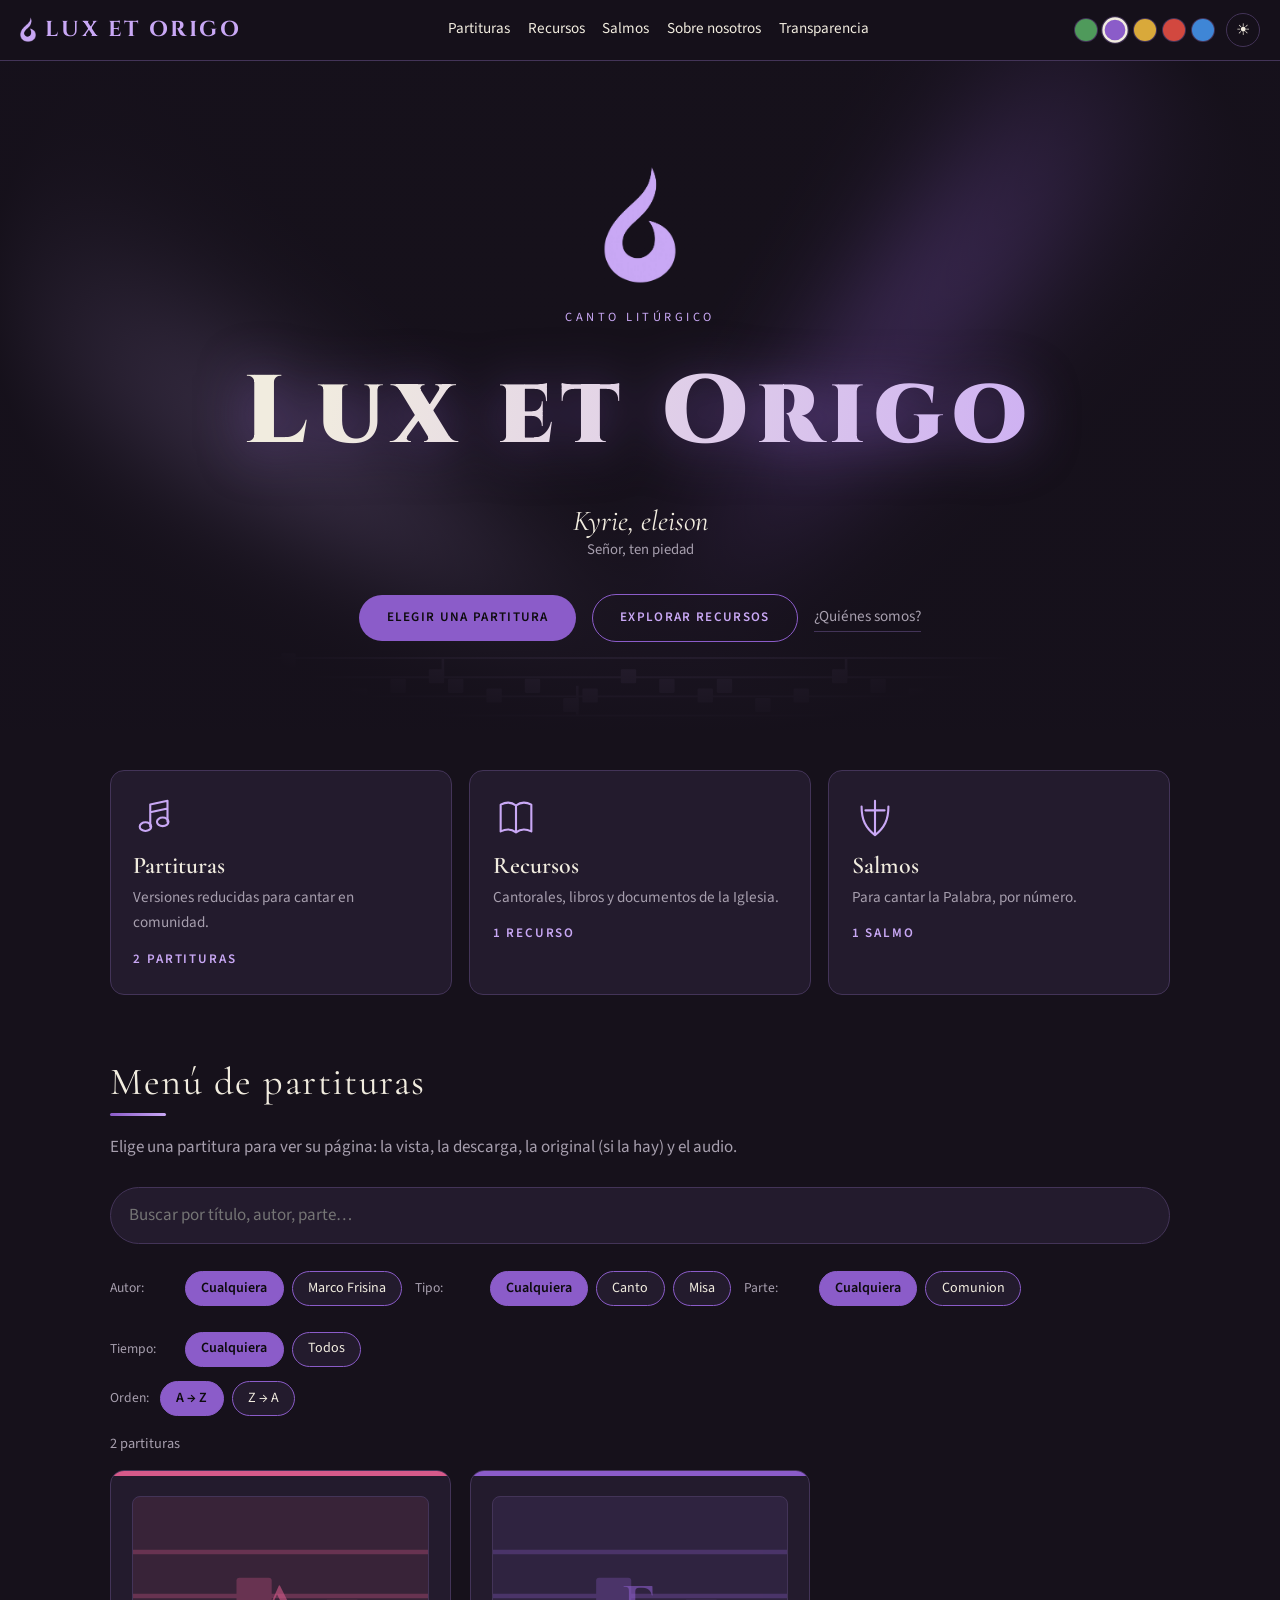
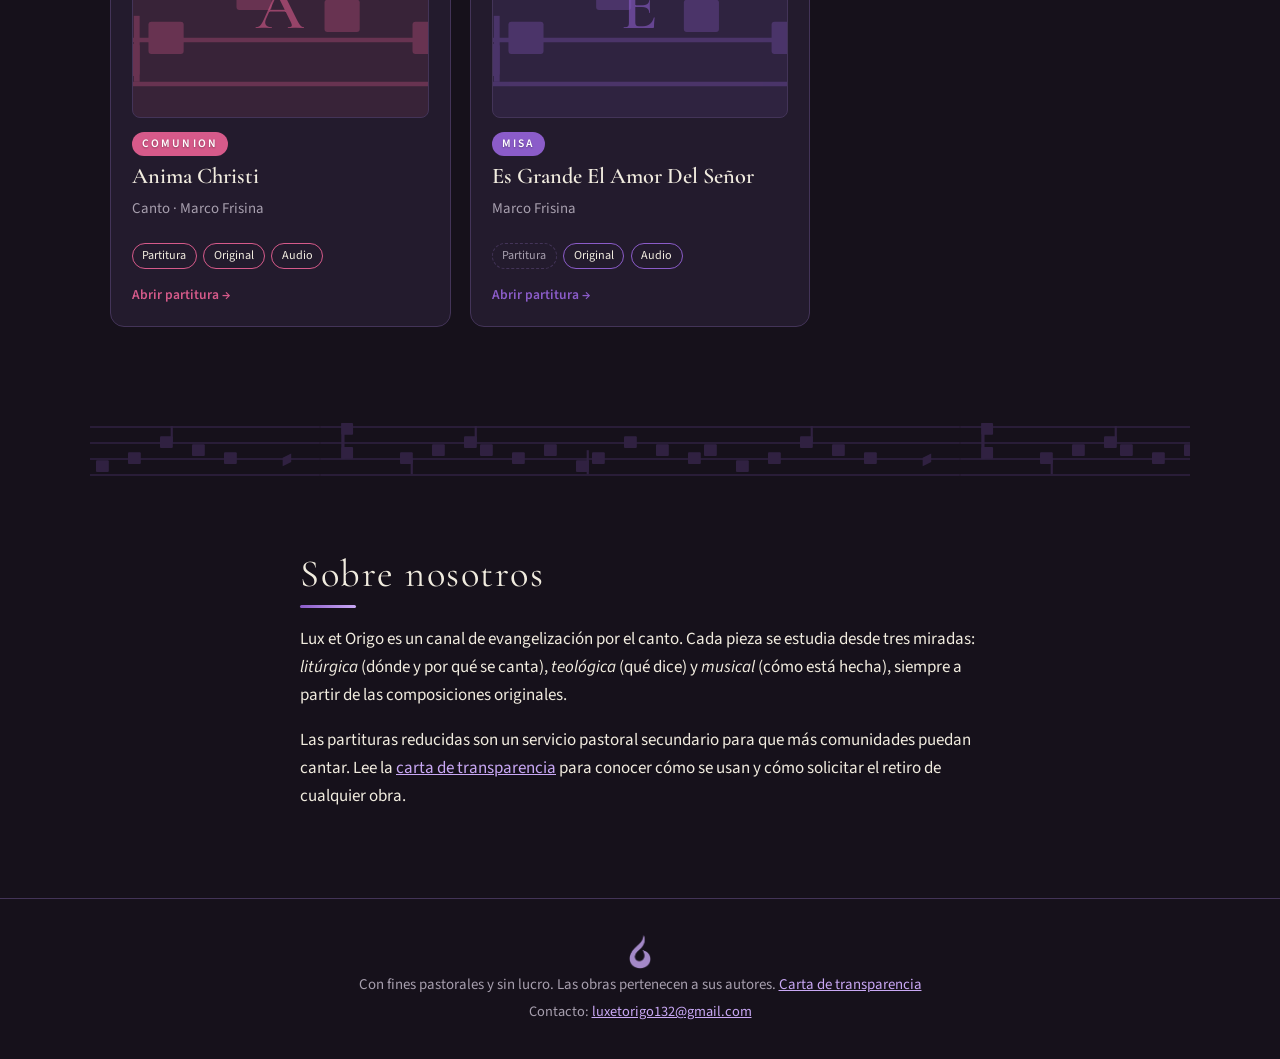
==== commit 06000c85: "SEO y Open Graph, miniaturas de partituras, portada con CTAs y pentagrama, estados de carga y sitema" ====
--- a/index.html
+++ b/index.html
@@ -3,14 +3,31 @@
 <head>
   <meta charset="utf-8">
   <meta name="viewport" content="width=device-width, initial-scale=1">
-  <title>Lux et Origo · Canto litúrgico</title>
-  <meta name="description" content="Análisis y partituras reducidas de canto litúrgico, con fines pastorales y sin lucro.">
+  <meta name="description" content="Partituras reducidas y recursos de canto litúrgico y sacro para cantar en comunidad: Misa, salmos, cantorales y documentos. Gratis, con fines pastorales y sin lucro.">
+  <meta name="theme-color" content="#0d0b0e">
+  <link rel="canonical" href="https://luxetorigo.github.io/lux-et-origo/">
+  <meta property="og:type" content="website">
+  <meta property="og:site_name" content="Lux et Origo">
+  <meta property="og:locale" content="es_MX">
+  <meta property="og:title" content="Lux et Origo · Partituras de canto litúrgico y sacro">
+  <meta property="og:description" content="Partituras reducidas y recursos de canto litúrgico y sacro para cantar en comunidad: Misa, salmos, cantorales y documentos. Gratis, con fines pastorales y sin lucro.">
+  <meta property="og:url" content="https://luxetorigo.github.io/lux-et-origo/">
+  <meta property="og:image" content="https://luxetorigo.github.io/lux-et-origo/img/og-image.jpg">
+  <meta property="og:image:width" content="1200">
+  <meta property="og:image:height" content="630">
+  <meta property="og:image:alt" content="Lux et Origo: partituras de canto litúrgico y sacro">
+  <meta name="twitter:card" content="summary_large_image">
+  <meta name="twitter:title" content="Lux et Origo · Partituras de canto litúrgico y sacro">
+  <meta name="twitter:description" content="Partituras reducidas y recursos de canto litúrgico y sacro para cantar en comunidad: Misa, salmos, cantorales y documentos. Gratis, con fines pastorales y sin lucro.">
+  <meta name="twitter:image" content="https://luxetorigo.github.io/lux-et-origo/img/og-image.jpg">
+  <title>Lux et Origo · Partituras de canto litúrgico y sacro</title>
     <link rel="icon" type="image/png" href="img/favicon.png">
   <link rel="apple-touch-icon" href="img/apple-touch-icon.png">
   <link rel="preconnect" href="https://fonts.googleapis.com">
   <link rel="preconnect" href="https://fonts.gstatic.com" crossorigin>
   <link href="https://fonts.googleapis.com/css2?family=Cinzel:wght@500;700;900&family=Cormorant+Garamond:ital,wght@0,400;0,600;1,400&family=Source+Sans+3:wght@400;600&display=swap" rel="stylesheet">
   <link rel="stylesheet" href="css/style.css">
+  <script type="application/ld+json">{"@context":"https://schema.org","@type":"WebSite","name":"Lux et Origo","url":"https://luxetorigo.github.io/lux-et-origo/","inLanguage":"es","description":"Partituras de canto litúrgico y sacro para cantar en comunidad."}</script>
 </head>
 <body>
   <header class="top">
@@ -32,7 +49,30 @@
       <p class="eyebrow">Canto litúrgico</p>
       <h1>Lux et Origo</h1>
       <p class="frase" id="frase" aria-live="off"><span class="la">Kyrie, eleison</span><span class="es">Señor, ten piedad</span></p>
-      <a class="btn" href="#partituras">Elegir una partitura</a>
+      <div class="cta">
+        <a class="btn" href="#partituras">Elegir una partitura</a>
+        <a class="btn sec" href="recursos.html">Explorar recursos</a>
+        <a class="enlace" href="#nosotros">¿Quiénes somos?</a>
+      </div>
+      <div class="neumas hero-neumas" aria-hidden="true"></div>
+    </section>
+
+
+    <section class="wrap explora" aria-label="Explorar el sitio">
+      <div class="tiles">
+        <a class="tile" href="#partituras">
+          <svg viewBox="0 0 48 48" aria-hidden="true"><path d="M18 33V10l18-4v22M18 18l18-4"/><ellipse cx="13" cy="33" rx="6" ry="4.5"/><ellipse cx="31" cy="28" rx="6" ry="4.5"/></svg>
+          <h3>Partituras</h3><p>Versiones reducidas para cantar en comunidad.</p><span class="n" data-n="partituras"></span>
+        </a>
+        <a class="tile" href="recursos.html">
+          <svg viewBox="0 0 48 48" aria-hidden="true"><path d="M8 10c6-3 11-3 16 1v28c-5-4-10-4-16-1zM40 10c-6-3-11-3-16 1v28c5-4 10-4 16-1z"/></svg>
+          <h3>Recursos</h3><p>Cantorales, libros y documentos de la Iglesia.</p><span class="n" data-n="recursos"></span>
+        </a>
+        <a class="tile" href="salmos.html">
+          <svg viewBox="0 0 48 48" aria-hidden="true"><path d="M24 6v36M14 16h20M10 12c0 14 4 22 14 30 10-8 14-16 14-30"/></svg>
+          <h3>Salmos</h3><p>Para cantar la Palabra, por número.</p><span class="n" data-n="salmos"></span>
+        </a>
+      </div>
     </section>
 
     <section id="partituras" class="wrap">
@@ -52,7 +92,10 @@
 
       <p id="count" class="muted small" aria-live="polite"></p>
       <div id="grid" class="grid"></div>
+      <noscript><p class="empty">Este sitio necesita JavaScript para mostrar el contenido. Actívalo en tu navegador.</p></noscript>
     </section>
+
+    <div class="neumas sep" aria-hidden="true"></div>
 
     <section id="nosotros" class="wrap narrow">
       <h2>Sobre nosotros</h2>
--- a/css/style.css
+++ b/css/style.css
@@ -209,3 +209,63 @@
 .det .nota{margin:.8rem 0 0}
 .bt.no{cursor:default}
 .actions .off{font-size:.8rem}
+
+/* Filtros desplegables */
+.filtros{display:flex;flex-wrap:wrap;gap:.8rem;margin-top:.9rem}
+.filtros label{display:flex;flex-direction:column;gap:.2rem;font-size:.78rem;letter-spacing:.08em;text-transform:uppercase;color:var(--muted)}
+.filtros select{background:var(--bg2);color:var(--text);border:1px solid var(--line);border-radius:999px;padding:.45rem 1rem;font:inherit;font-size:.92rem;letter-spacing:0;text-transform:none;min-width:9rem}
+.filtros select:focus{border-color:var(--acc);outline:none}
+.card .nota{color:var(--text)}
+
+/* ===== Filtros en color del tema + filas ===== */
+.chip{--c:var(--acc)!important;border-color:var(--acc)}
+.chip:hover{border-color:var(--acc2)}
+.chip[aria-pressed="true"]{background:var(--acc);border-color:var(--acc);color:var(--on-acc);text-shadow:none;font-weight:600}
+.numsalmo{font:inherit;font-size:.9rem;padding:.4rem 1rem;border-radius:999px;background:var(--bg2);color:var(--text);border:1px solid var(--acc);min-width:min(20rem,100%)}
+.numsalmo:focus{outline:none;box-shadow:0 0 0 3px color-mix(in srgb,var(--acc) 30%,transparent)}
+.filas{display:flex;flex-direction:column;gap:.8rem}
+a.fila{--pc:var(--acc);display:flex;align-items:center;gap:1rem;width:100%;padding:1rem 1.2rem;border:1px solid var(--line);border-left:6px solid var(--pc);border-radius:12px;background:var(--bg2);text-decoration:none;color:var(--text);opacity:0;transform:translateY(14px);transition:opacity .5s,transform .3s,box-shadow .25s,border-color .25s}
+a.fila.in{opacity:1;transform:none}
+a.fila:hover{border-color:var(--pc);box-shadow:0 10px 28px -14px var(--pc);transform:translateX(5px)}
+.fila .tag{flex:none;font-size:.72rem;letter-spacing:.16em;text-transform:uppercase;font-weight:600;color:#fff;background:var(--pc);padding:.2rem .75rem;border-radius:999px;text-shadow:0 1px 2px #0005;white-space:nowrap}
+.fila .mid{flex:1;min-width:0}
+.fila h3{font:600 1.3rem/1.2 var(--serif);margin:0}
+.fila .who{color:var(--muted);font-size:.9rem;margin:.1rem 0 0}
+.fila .badges{margin:0;padding:0;flex:none}
+.fila .go{flex:none;font-size:.85rem;font-weight:600;color:var(--pc);margin:0;white-space:nowrap}
+.fila:hover .go{text-decoration:underline}
+@media (max-width:680px){a.fila{flex-wrap:wrap}.fila .mid{flex-basis:60%}.fila .badges{order:5;width:100%}}
+.fila .tag{min-width:6.2rem;text-align:center}
+.numsalmo{min-width:min(17rem,100%)}
+
+/* ===== Diseño: portada, miniaturas, carga ===== */
+.cta{display:flex;flex-wrap:wrap;gap:.8rem 1rem;justify-content:center;align-items:center}
+.btn.sec{background:transparent;color:var(--acc2);border:1px solid var(--acc)}
+.btn.sec:hover{background:color-mix(in srgb,var(--acc) 22%,transparent);color:var(--text);box-shadow:none}
+.enlace{color:var(--muted);text-decoration:none;font-size:.95rem;border-bottom:1px solid var(--line);padding-bottom:1px}
+.enlace:hover{color:var(--text);border-color:var(--acc)}
+.neumas{height:80px;background:currentColor;color:var(--acc);opacity:.22;-webkit-mask:url(../img/neumas.svg) center/auto 100% repeat-x;mask:url(../img/neumas.svg) center/auto 100% repeat-x}
+.hero-neumas{position:absolute;left:0;right:0;bottom:0;height:96px;z-index:-1;color:var(--acc2);opacity:.2}
+.neumas.sep{margin:1rem auto 0;max-width:1100px}
+.explora{padding-top:2.5rem;padding-bottom:0}
+.tiles{display:grid;grid-template-columns:repeat(auto-fit,minmax(240px,1fr));gap:1.1rem}
+.tile{display:flex;flex-direction:column;gap:.35rem;padding:1.5rem 1.4rem;border:1px solid var(--line);border-radius:14px;background:var(--bg2);text-decoration:none;color:var(--text);transition:transform .25s,border-color .25s,box-shadow .25s}
+.tile:hover{transform:translateY(-4px);border-color:var(--acc);box-shadow:0 14px 34px -16px var(--acc);color:var(--text)}
+.tile svg{width:46px;height:46px;fill:none;stroke:var(--acc2);stroke-width:2.2;stroke-linecap:round;stroke-linejoin:round;margin-bottom:.4rem}
+.tile h3{font:600 1.5rem/1.1 var(--serif);margin:0}
+.tile p{margin:0;color:var(--muted);font-size:.95rem}
+.tile .n{margin-top:.5rem;font-size:.82rem;letter-spacing:.14em;text-transform:uppercase;color:var(--acc2);font-weight:600}
+.thumb{position:relative;aspect-ratio:4/3;border-radius:8px;overflow:hidden;margin:.15rem 0 .4rem;background:color-mix(in srgb,var(--pc) 12%,var(--bg2));border:1px solid var(--line)}
+.thumb::before,.fthumb::before{content:"";position:absolute;inset:0;background:var(--pc);opacity:.3;-webkit-mask:url(../img/neumas.svg) center/cover no-repeat;mask:url(../img/neumas.svg) center/cover no-repeat}
+.thumb .ini,.fthumb .ini{position:absolute;top:0;right:0;bottom:0;left:0;display:grid;place-items:center;font:600 4.2rem/1 var(--serif);color:var(--pc);opacity:.6}
+.thumb img,.fthumb img{position:absolute;inset:0;width:100%;height:100%;object-fit:cover;object-position:top;background:#fff;opacity:0;transition:opacity .5s}
+.thumb.ok img,.fthumb.ok img{opacity:1}
+.thumb.ok .ini,.thumb.ok::before,.fthumb.ok .ini,.fthumb.ok::before{opacity:0}
+.fthumb{position:relative;flex:none;width:54px;height:70px;border-radius:6px;overflow:hidden;background:color-mix(in srgb,var(--pc) 12%,var(--bg2));border:1px solid var(--line)}
+.fthumb .ini{font-size:1.9rem}
+.sk{border-radius:14px;border:1px solid var(--line);background:linear-gradient(100deg,var(--bg2) 30%,color-mix(in srgb,var(--acc) 14%,var(--bg2)) 50%,var(--bg2) 70%);background-size:250% 100%;animation:shimmer 1.4s linear infinite}
+.sk-card{min-height:18rem}.sk-fila{min-height:5.2rem;width:100%}
+@keyframes shimmer{to{background-position:-150% 0}}
+.empty .chip{margin-top:.6rem}
+@media (prefers-reduced-motion:reduce){.sk{animation:none}}
+.hero-neumas{opacity:.38}
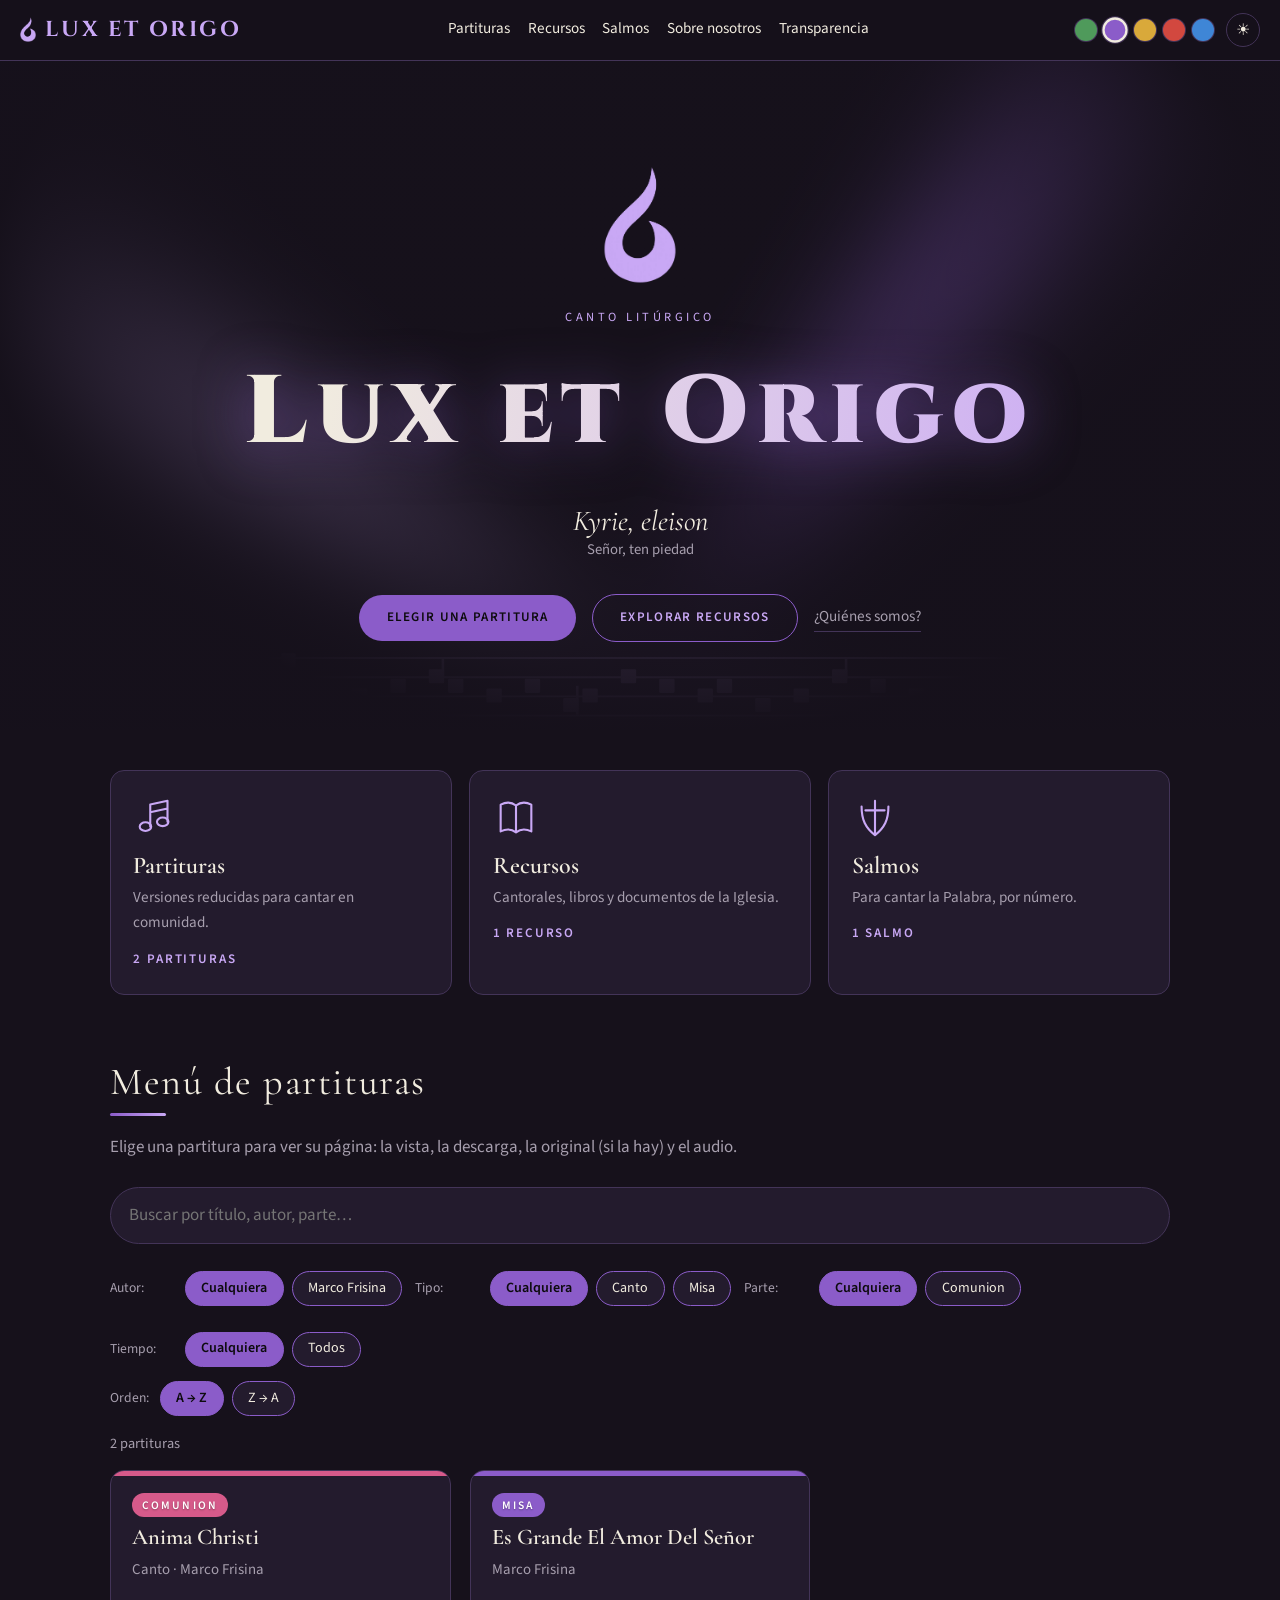
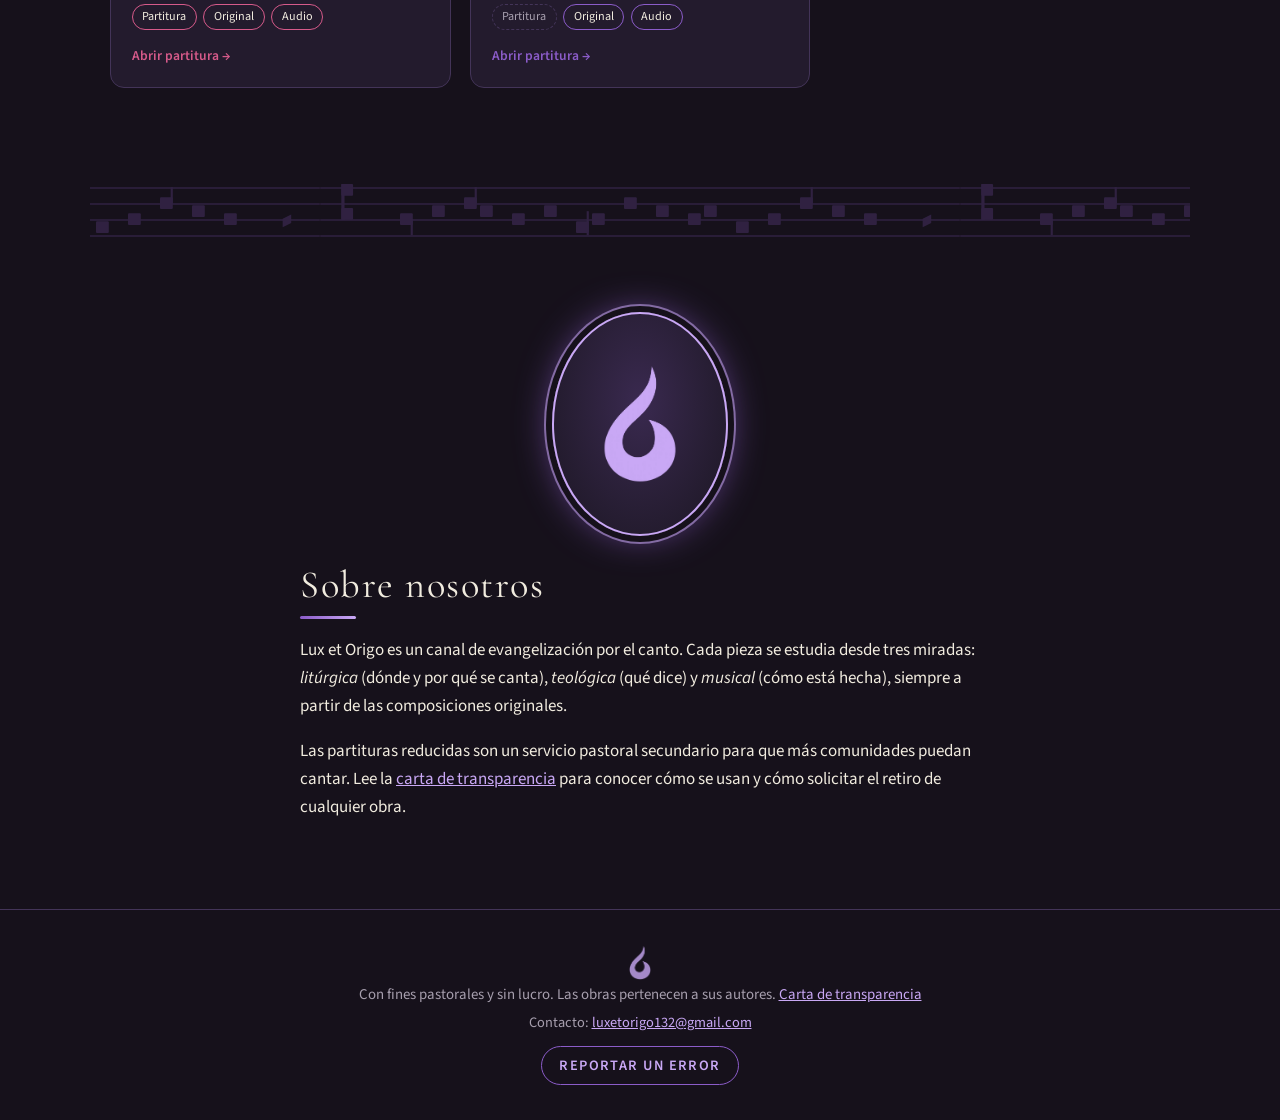
==== commit 10a23274: "Marco ovalado, sin miniaturas en menús, adornos en Recursos/Salmos, botón Reportar un error Co-Autho" ====
--- a/index.html
+++ b/index.html
@@ -98,6 +98,7 @@
     <div class="neumas sep" aria-hidden="true"></div>
 
     <section id="nosotros" class="wrap narrow">
+      <div class="oval" aria-hidden="true"><span class="mk"></span></div>
       <h2>Sobre nosotros</h2>
       <p>Lux et Origo es un canal de evangelización por el canto. Cada pieza se estudia desde tres miradas: <em>litúrgica</em> (dónde y por qué se canta), <em>teológica</em> (qué dice) y <em>musical</em> (cómo está hecha), siempre a partir de las composiciones originales.</p>
       <p>Las partituras reducidas son un servicio pastoral secundario para que más comunidades puedan cantar. Lee la <a href="transparencia.html">carta de transparencia</a> para conocer cómo se usan y cómo solicitar el retiro de cualquier obra.</p>
@@ -109,6 +110,7 @@
     <p><span class="mk foot-mk" aria-hidden="true"></span></p>
     <p>Con fines pastorales y sin lucro. Las obras pertenecen a sus autores. <a href="transparencia.html">Carta de transparencia</a></p>
     <p class="small muted">Contacto: <a id="mail" href="#"></a></p>
+    <p><a id="reporte" class="btn sec rep" href="#">Reportar un error</a></p>
   </footer>
 
   <script src="js/config.js"></script>
--- a/css/style.css
+++ b/css/style.css
@@ -269,3 +269,15 @@
 .empty .chip{margin-top:.6rem}
 @media (prefers-reduced-motion:reduce){.sk{animation:none}}
 .hero-neumas{opacity:.38}
+
+/* ===== Marco ovalado (Sobre nosotros) ===== */
+.oval{width:176px;height:224px;margin:0 auto 1.6rem;display:grid;place-items:center;border-radius:50%;
+  border:2px solid var(--acc2);box-shadow:0 0 0 6px var(--bg),0 0 0 8px color-mix(in srgb,var(--acc2) 55%,transparent),0 0 40px -6px var(--acc);
+  background:radial-gradient(ellipse at 50% 40%,color-mix(in srgb,var(--acc) 22%,var(--bg2)),var(--bg2) 75%)}
+.oval .mk{--h:120px;margin:0;color:var(--acc2);filter:drop-shadow(0 0 14px color-mix(in srgb,var(--acc) 60%,transparent))}
+/* ===== Cabecera con adornos en Recursos y Salmos ===== */
+.hero.mini{padding:3.2rem 1.25rem 4.2rem}
+.hero.mini .hero-mk{--h:3.6rem;margin-bottom:.8rem;animation:none}
+.hero.mini h1{font-size:clamp(1.8rem,6vw,3.2rem);margin:0}
+.hero.mini .hero-neumas{height:70px}
+.rep{font-size:.9rem;padding:.4rem 1.1rem;margin-top:.5rem}
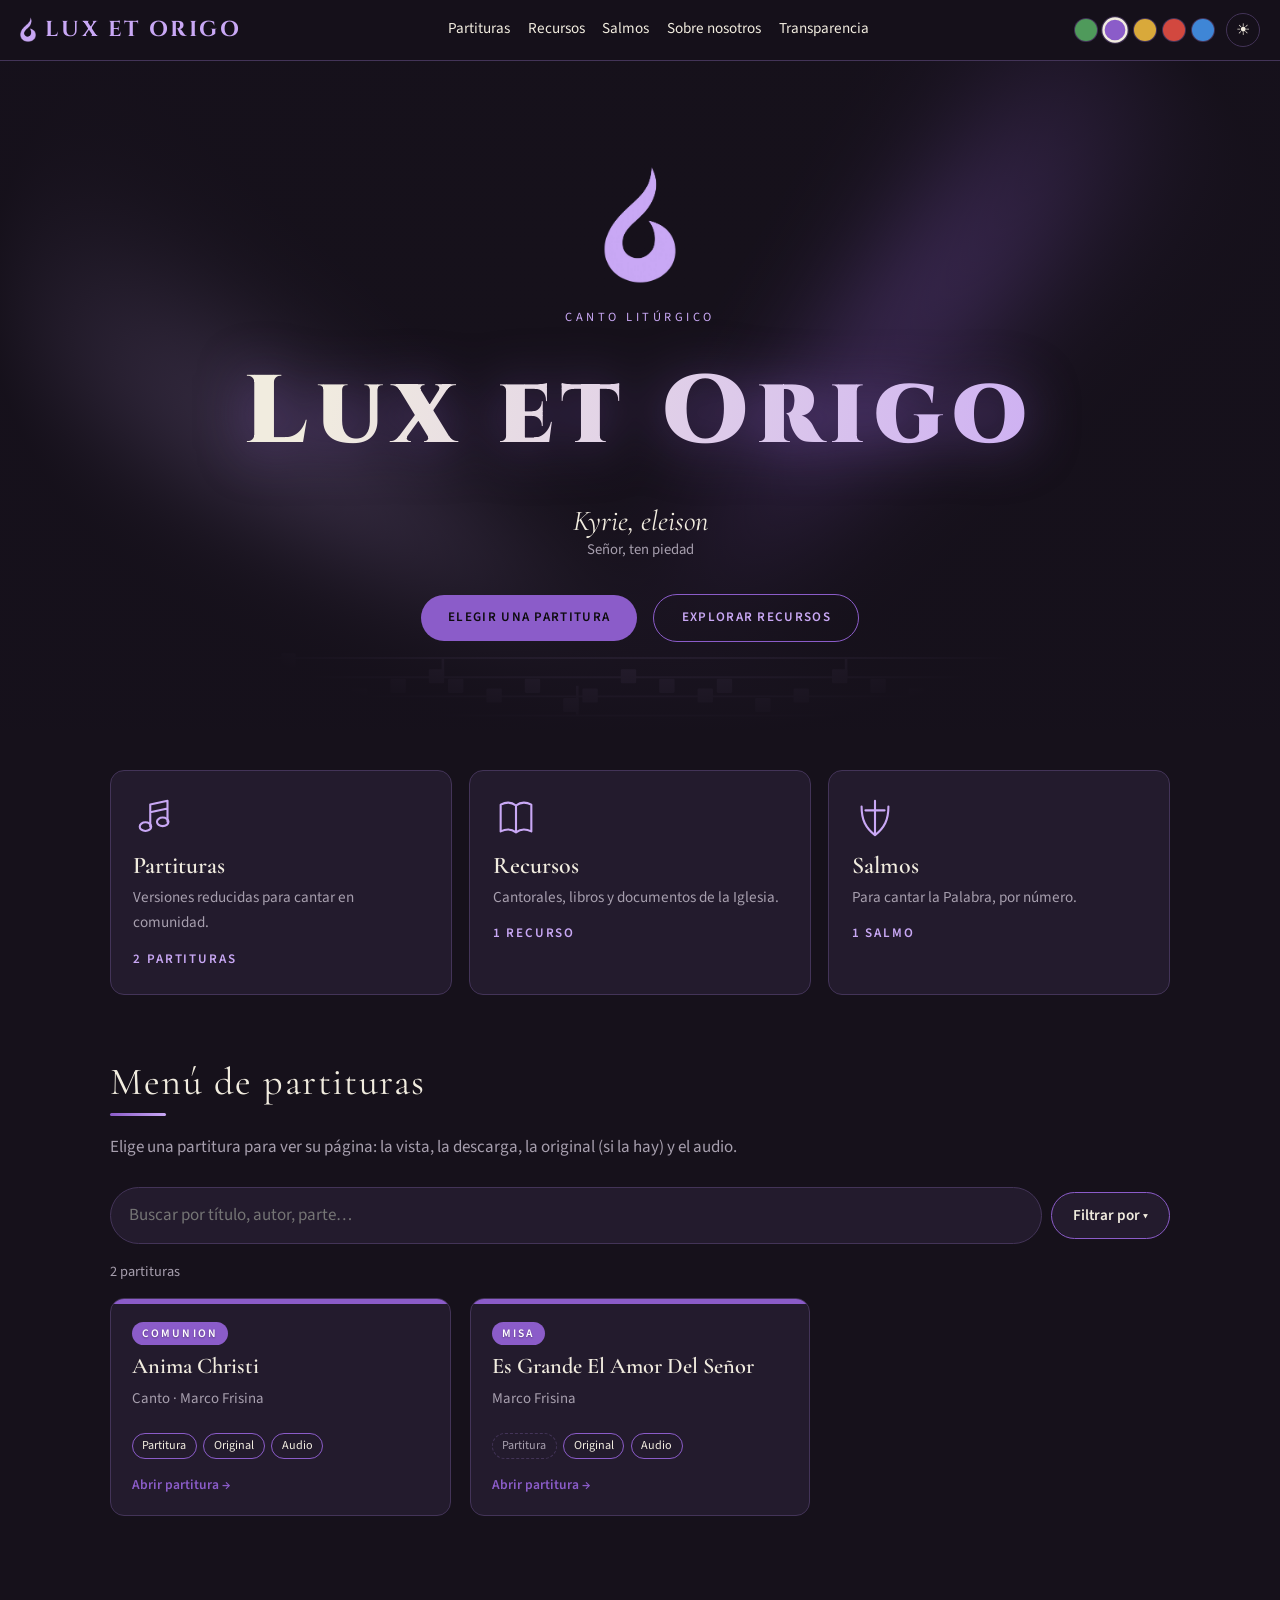
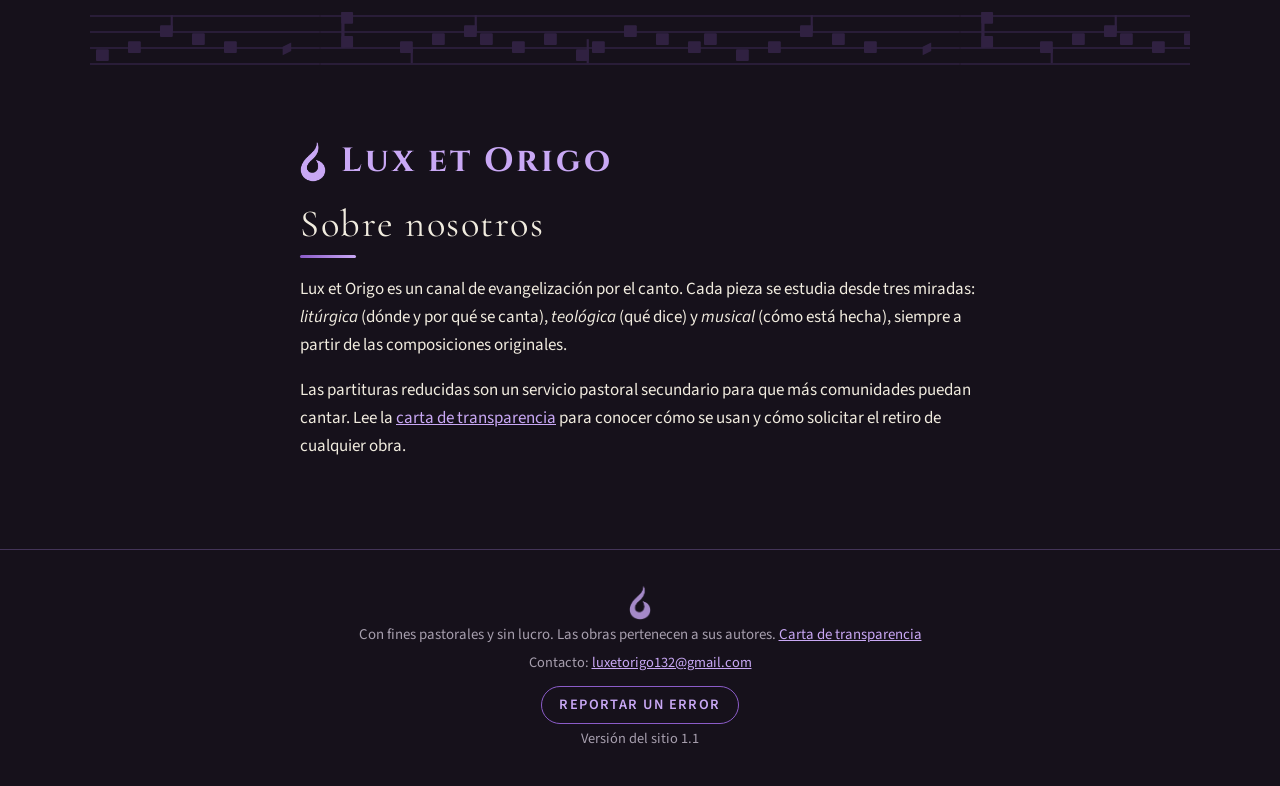
==== commit 72ae2399: "Versión 1.1: filtros desplegables, color único por tema, nombre+logo en Sobre nosotros, botón volver" ====
--- a/index.html
+++ b/index.html
@@ -52,7 +52,6 @@
       <div class="cta">
         <a class="btn" href="#partituras">Elegir una partitura</a>
         <a class="btn sec" href="recursos.html">Explorar recursos</a>
-        <a class="enlace" href="#nosotros">¿Quiénes somos?</a>
       </div>
       <div class="neumas hero-neumas" aria-hidden="true"></div>
     </section>
@@ -98,7 +97,7 @@
     <div class="neumas sep" aria-hidden="true"></div>
 
     <section id="nosotros" class="wrap narrow">
-      <div class="oval" aria-hidden="true"><span class="mk"></span></div>
+      <p class="marca-nos"><span class="mk" aria-hidden="true"></span>Lux et Origo</p>
       <h2>Sobre nosotros</h2>
       <p>Lux et Origo es un canal de evangelización por el canto. Cada pieza se estudia desde tres miradas: <em>litúrgica</em> (dónde y por qué se canta), <em>teológica</em> (qué dice) y <em>musical</em> (cómo está hecha), siempre a partir de las composiciones originales.</p>
       <p>Las partituras reducidas son un servicio pastoral secundario para que más comunidades puedan cantar. Lee la <a href="transparencia.html">carta de transparencia</a> para conocer cómo se usan y cómo solicitar el retiro de cualquier obra.</p>
--- a/css/style.css
+++ b/css/style.css
@@ -270,14 +270,24 @@
 @media (prefers-reduced-motion:reduce){.sk{animation:none}}
 .hero-neumas{opacity:.38}
 
-/* ===== Marco ovalado (Sobre nosotros) ===== */
-.oval{width:176px;height:224px;margin:0 auto 1.6rem;display:grid;place-items:center;border-radius:50%;
-  border:2px solid var(--acc2);box-shadow:0 0 0 6px var(--bg),0 0 0 8px color-mix(in srgb,var(--acc2) 55%,transparent),0 0 40px -6px var(--acc);
-  background:radial-gradient(ellipse at 50% 40%,color-mix(in srgb,var(--acc) 22%,var(--bg2)),var(--bg2) 75%)}
-.oval .mk{--h:120px;margin:0;color:var(--acc2);filter:drop-shadow(0 0 14px color-mix(in srgb,var(--acc) 60%,transparent))}
+/* ===== Sobre nosotros: nombre + logo ===== */
+.marca-nos{display:flex;align-items:center;gap:.9rem;margin:0 0 1.2rem;font:700 clamp(1.5rem,5vw,2.1rem)/1.2 "Cinzel",var(--serif);letter-spacing:.09em;color:var(--acc2)}
+.marca-nos .mk{--h:2.6rem;margin:0;color:var(--acc2)}
 /* ===== Cabecera con adornos en Recursos y Salmos ===== */
 .hero.mini{padding:3.2rem 1.25rem 4.2rem}
 .hero.mini .hero-mk{--h:3.6rem;margin-bottom:.8rem;animation:none}
 .hero.mini h1{font-size:clamp(1.8rem,6vw,3.2rem);margin:0}
 .hero.mini .hero-neumas{height:70px}
 .rep{font-size:.9rem;padding:.4rem 1.1rem;margin-top:.5rem}
+
+/* ===== Búsqueda + «Filtrar por» ===== */
+.buscar{display:flex;gap:.6rem;align-items:center}
+.buscar input[type=search]{flex:1;min-width:0}
+.chip.filtrar{flex:none;padding:.65rem 1.3rem;font-size:.95rem;font-weight:600;white-space:nowrap}
+.panelfil{margin-top:.8rem;padding:.4rem 1.1rem 1.1rem;border:1px solid var(--line);border-radius:14px;background:var(--bg2)}
+.panelfil[hidden]{display:none}
+.panelfil .filtros{margin-top:0;display:block}
+.panelfil .orden{margin-top:.8rem}
+.volver{font-size:1.15rem;font-weight:600;padding:.7rem 1.5rem;border:1px solid var(--acc);border-radius:999px;background:var(--bg2);transition:background .2s,color .2s}
+.volver:hover{background:var(--acc);color:var(--on-acc)}
+.ver{margin-top:.2rem}
